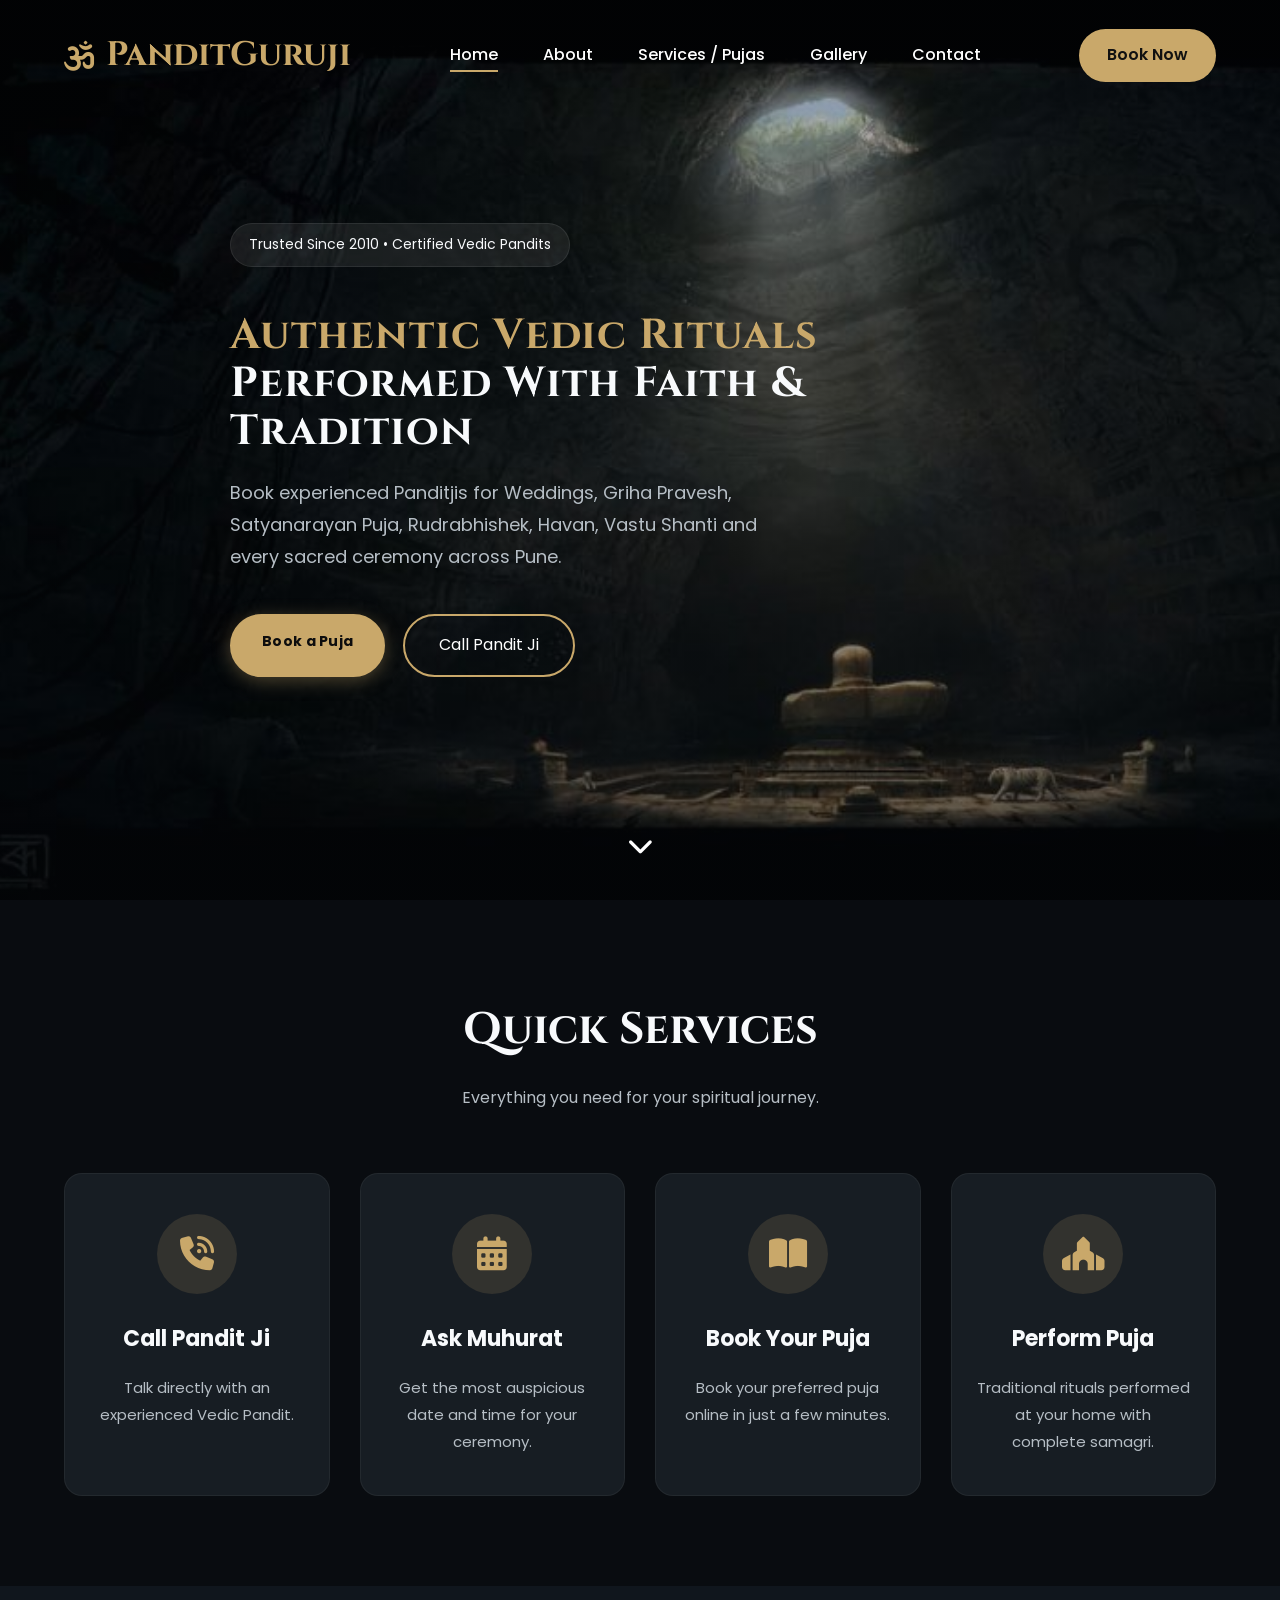
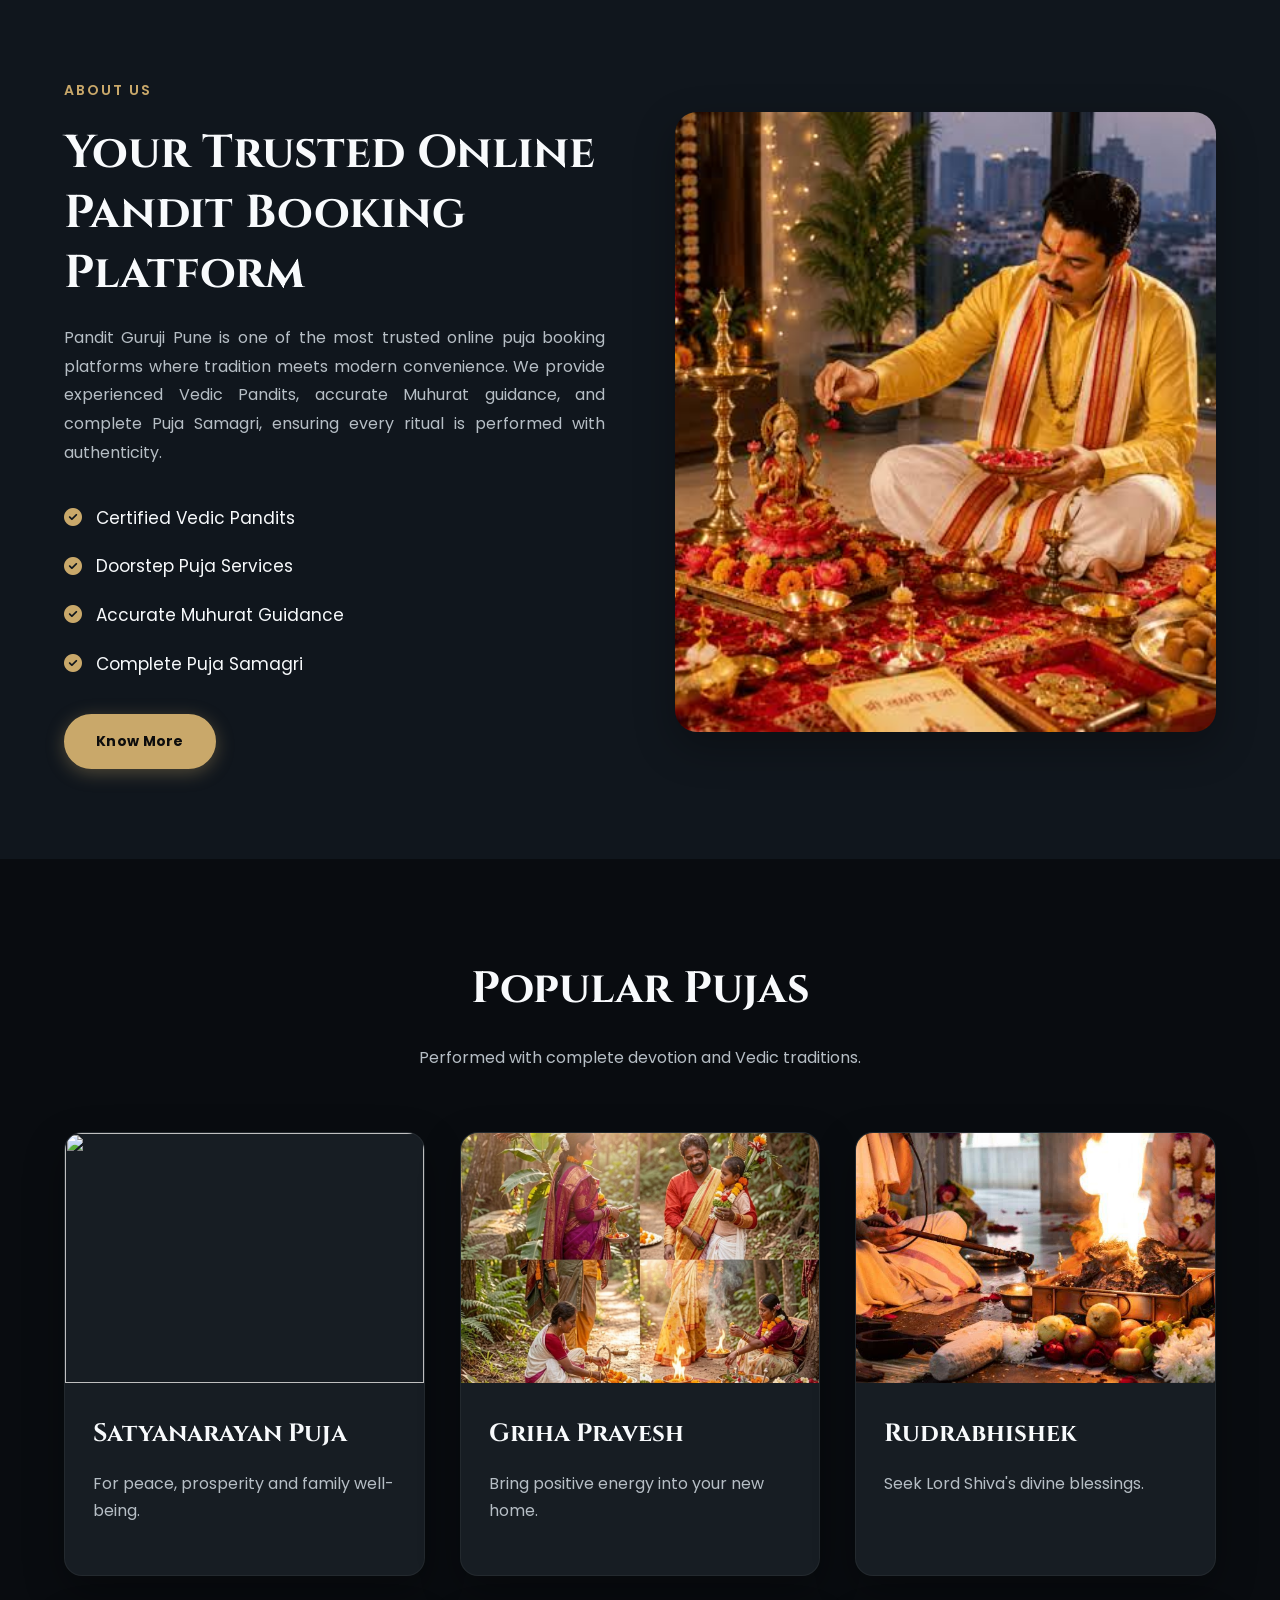
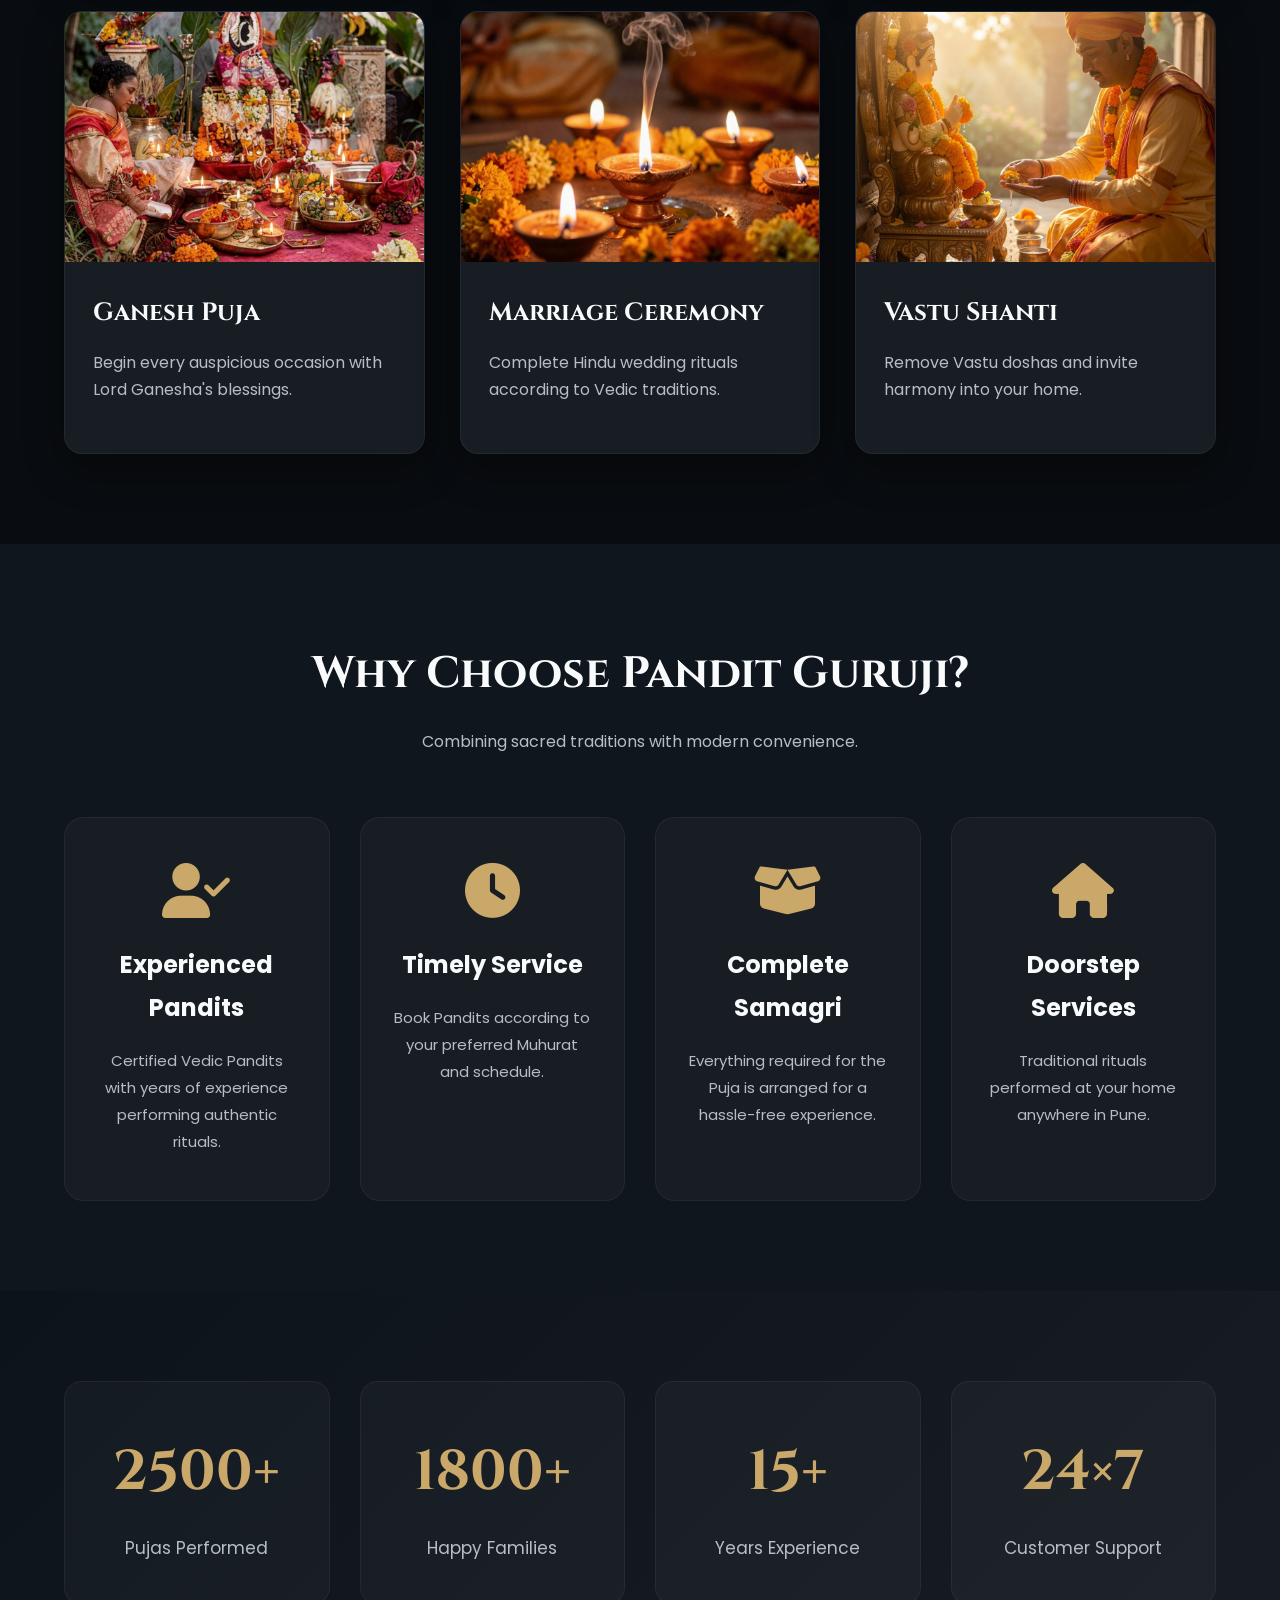
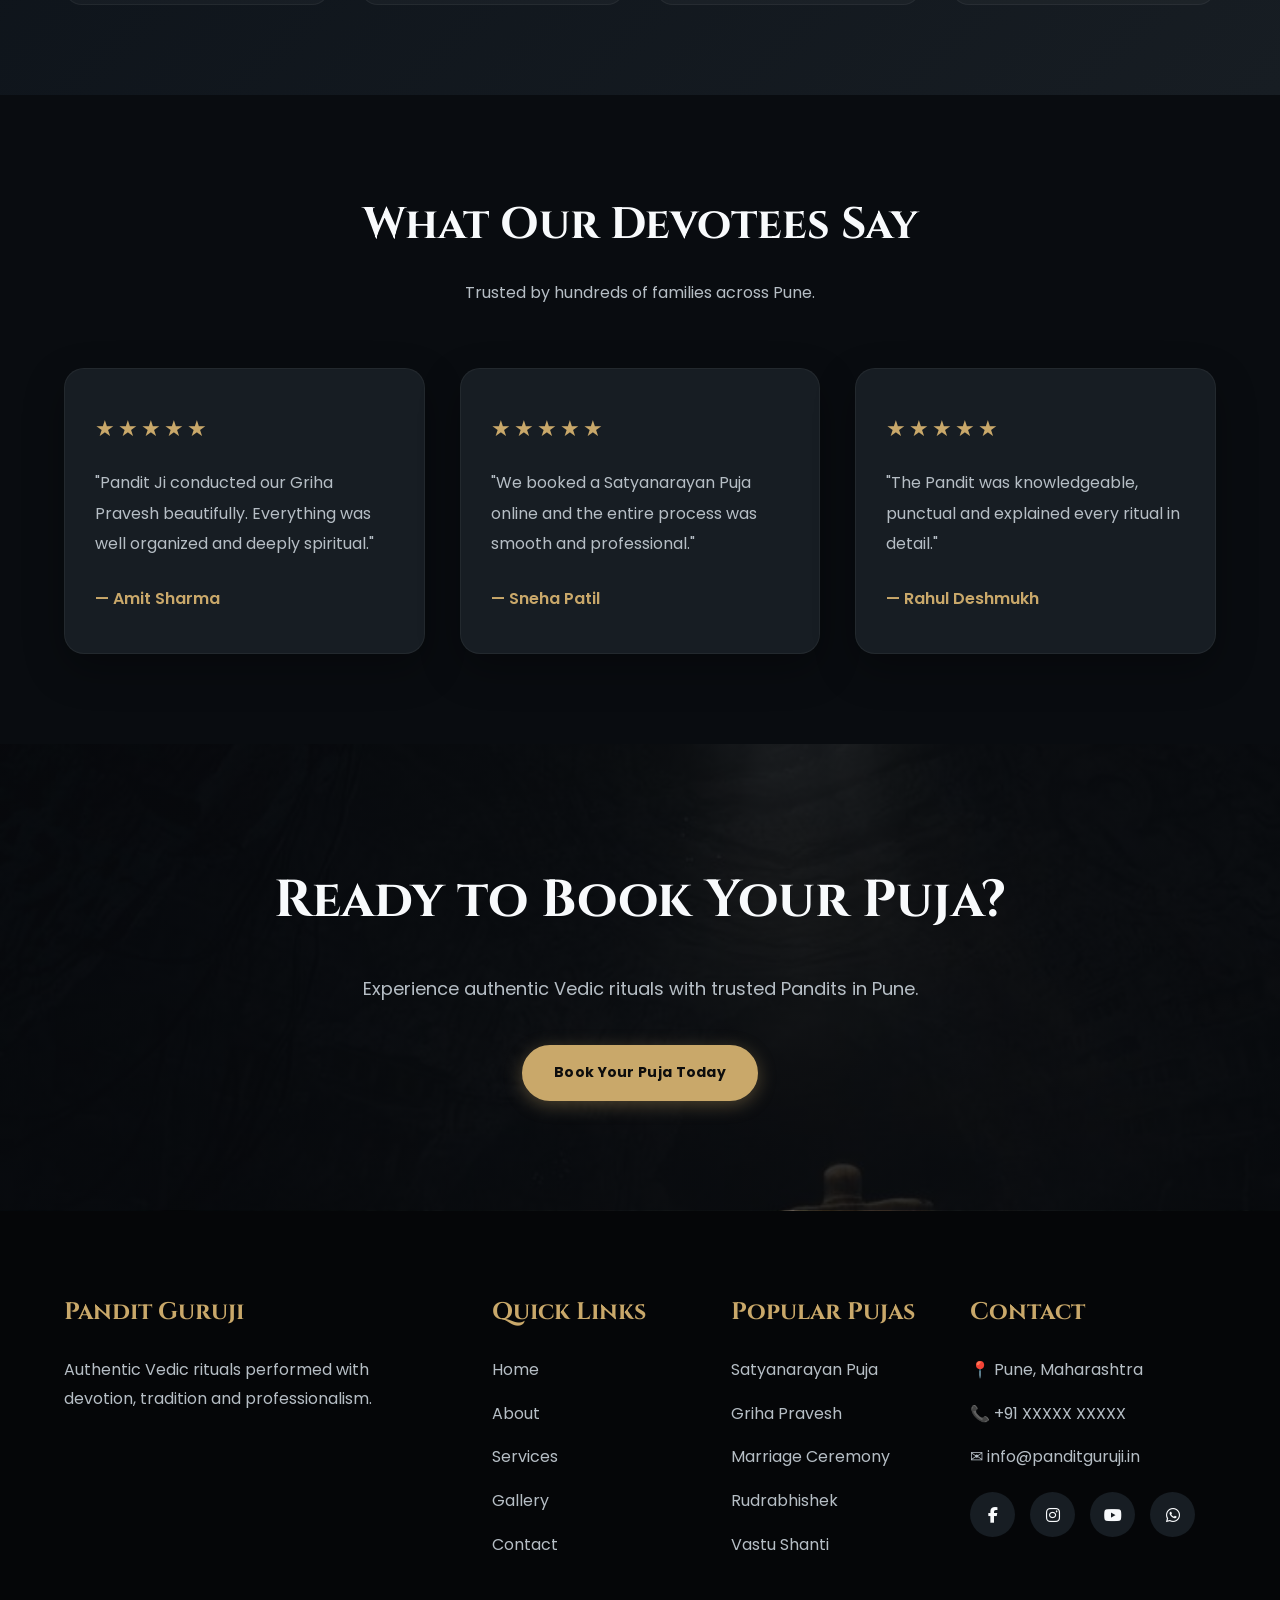
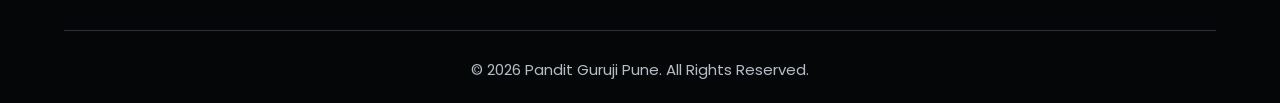
==== index.html @ e5aa7e76 "first commit" ====
<!DOCTYPE html>
<html lang="en">

<head>

<meta charset="UTF-8">
<meta name="viewport" content="width=device-width, initial-scale=1.0">

<title>Pandit Guruji Pune</title>

<link rel="stylesheet" href="css/style.css">

<link rel="preconnect" href="https://fonts.googleapis.com">

<link rel="preconnect" href="https://fonts.gstatic.com" crossorigin>

<link href="https://fonts.googleapis.com/css2?family=Cinzel:wght@500;600;700&family=Poppins:wght@300;400;500;600&display=swap" rel="stylesheet">

<link rel="stylesheet"
href="https://cdnjs.cloudflare.com/ajax/libs/font-awesome/6.5.2/css/all.min.css">

</head>

<body>

<!-- ================= HERO ================= -->

<section class="hero">

<img src="images/home-bg.jpg" class="hero-bg" alt="Pandit Guruji">

<div class="overlay"></div>

<header class="hero-header">

<div class="container nav-container">

<div class="logo">

<i class="fa-solid fa-om"></i>

PanditGuruji

</div>

<nav>

<ul>

<li><a href="index.html" class="active">Home</a></li>

<li><a href="about.html">About</a></li>

<li><a href="services.html">Services / Pujas</a></li>

<li><a href="gallery.html">Gallery</a></li>

<li><a href="contact.html">Contact</a></li>

</ul>

</nav>

<a href="contact.html" class="nav-btn">

Book Now

</a>

</div>


<button class="hamburger" id="hamburger" aria-label="Toggle menu">
<span></span><span></span><span></span>
</button>

</header>
<div class="nav-overlay" id="navOverlay"></div>


<div class="hero-content">

<span class="hero-tag">

Trusted Since 2010 • Certified Vedic Pandits

</span>

<h1>

<span>Authentic Vedic Rituals</span>
<br>

Performed With Faith & Tradition

</h1>

<p>

Book experienced Panditjis for Weddings, Griha Pravesh,
Satyanarayan Puja, Rudrabhishek, Havan,
Vastu Shanti and every sacred ceremony across Pune.

</p>

<div class="hero-buttons">

<a href="contact.html" class="btn">

Book a Puja

</a>

<a href="#" class="btn-outline">

Call Pandit Ji

</a>

</div>

</div>

<div class="scroll-down">

<i class="fa-solid fa-chevron-down"></i>

</div>

</section>

<!-- ================= QUICK ACTIONS ================= -->

<section class="quick-services">

<div class="container">

<div class="section-heading">

<h2>

Quick Services

</h2>

<p>

Everything you need for your spiritual journey.

</p>

</div>

<div class="quick-grid">

<div class="quick-card">

<div class="icon">

<i class="fa-solid fa-phone-volume"></i>

</div>

<h3>

Call Pandit Ji

</h3>

<p>

Talk directly with an experienced Vedic Pandit.

</p>

</div>

<div class="quick-card">

<div class="icon">

<i class="fa-solid fa-calendar-days"></i>

</div>

<h3>

Ask Muhurat

</h3>

<p>

Get the most auspicious date and time for your ceremony.

</p>

</div>

<div class="quick-card">

<div class="icon">

<i class="fa-solid fa-book-open"></i>

</div>

<h3>

Book Your Puja

</h3>

<p>

Book your preferred puja online in just a few minutes.

</p>

</div>

<div class="quick-card">

<div class="icon">

<i class="fa-solid fa-place-of-worship"></i>

</div>

<h3>

Perform Puja

</h3>

<p>

Traditional rituals performed at your home with complete samagri.

</p>

</div>

</div>

</div>

</section>

<!-- ================= ABOUT PREVIEW ================= -->

<section class="home-about">

<div class="container">

<div class="about-grid">

<div class="about-content">

<span>

ABOUT US

</span>



<h2>

Your Trusted Online
Pandit Booking Platform

</h2>

<p>

Pandit Guruji Pune is one of the most trusted online puja booking
platforms where tradition meets modern convenience.

We provide experienced Vedic Pandits,
accurate Muhurat guidance,
and complete Puja Samagri,
ensuring every ritual is performed with authenticity.

</p>


<ul>

<li>

<i class="fa-solid fa-circle-check"></i>

Certified Vedic Pandits

</li>

<li>

<i class="fa-solid fa-circle-check"></i>

Doorstep Puja Services

</li>

<li>

<i class="fa-solid fa-circle-check"></i>

Accurate Muhurat Guidance

</li>

<li>

<i class="fa-solid fa-circle-check"></i>

Complete Puja Samagri

</li>

</ul>

<a href="about.html" class="btn">

Know More

</a>

</div>

<div class="about-image">

<img src="images/about.jpg" alt="About">

</div>

</div>

</div>

</section>

<!-- ================= FEATURED PUJAS ================= -->

<section class="featured-services">

<div class="container">

<div class="section-heading">

<h2>

Popular Pujas

</h2>

<p>

Performed with complete devotion and Vedic traditions.

</p>

</div>

<div class="services-home-grid">

<div class="service-home-card">

<img src="images/1.jpg">

<div class="card-content">

<h3>

Satyanarayan Puja

</h3>

<p>

For peace, prosperity and family well-being.

</p>

</div>

</div>

<div class="service-home-card">

<img src="images/3.jpg">

<div class="card-content">

<h3>

Griha Pravesh

</h3>

<p>

Bring positive energy into your new home.

</p>

</div>

</div>

<div class="service-home-card">

<img src="images/4.jpg">

<div class="card-content">

<h3>

Rudrabhishek

</h3>

<p>

Seek Lord Shiva's divine blessings.

</p>

</div>

</div>


<div class="service-home-card">

<img src="images/5.jpg" alt="Ganesh Puja">

<div class="card-content">

<h3>Ganesh Puja</h3>

<p>

Begin every auspicious occasion with Lord Ganesha's blessings.

</p>

</div>

</div>

<div class="service-home-card">

<img src="images/6.jpg" alt="Marriage Ceremony">

<div class="card-content">

<h3>Marriage Ceremony</h3>

<p>

Complete Hindu wedding rituals according to Vedic traditions.

</p>

</div>

</div>

<div class="service-home-card">

<img src="images/7.jpg" alt="Vastu Puja">

<div class="card-content">

<h3>Vastu Shanti</h3>

<p>

Remove Vastu doshas and invite harmony into your home.

</p>

</div>

</div>

</div>

</div>

</section>

<!-- ================= WHY CHOOSE US ================= -->

<section class="why-us">

<div class="container">

<div class="section-heading">

<h2>

Why Choose Pandit Guruji?

</h2>

<p>

Combining sacred traditions with modern convenience.

</p>

</div>

<div class="why-grid">

<div class="why-card">

<i class="fa-solid fa-user-check"></i>

<h3>

Experienced Pandits

</h3>

<p>

Certified Vedic Pandits with years of experience performing authentic rituals.

</p>

</div>

<div class="why-card">

<i class="fa-solid fa-clock"></i>

<h3>

Timely Service

</h3>

<p>

Book Pandits according to your preferred Muhurat and schedule.

</p>

</div>

<div class="why-card">

<i class="fa-solid fa-box-open"></i>

<h3>

Complete Samagri

</h3>

<p>

Everything required for the Puja is arranged for a hassle-free experience.

</p>

</div>

<div class="why-card">

<i class="fa-solid fa-house"></i>

<h3>

Doorstep Services

</h3>

<p>

Traditional rituals performed at your home anywhere in Pune.

</p>

</div>

</div>

</div>

</section>

<!-- ================= STATS ================= -->

<section class="stats">

<div class="container">

<div class="stats-grid">

<div>

<h2>2500+</h2>

<p>Pujas Performed</p>

</div>

<div>

<h2>1800+</h2>

<p>Happy Families</p>

</div>

<div>

<h2>15+</h2>

<p>Years Experience</p>

</div>

<div>

<h2>24×7</h2>

<p>Customer Support</p>

</div>

</div>

</div>

</section>

<!-- ================= TESTIMONIALS ================= -->

<section class="testimonials">

<div class="container">

<div class="section-heading">

<h2>

What Our Devotees Say

</h2>

<p>

Trusted by hundreds of families across Pune.

</p>

</div>

<div class="testimonial-grid">

<div class="testimonial-card">

<div class="stars">

★★★★★

</div>

<p>

"Pandit Ji conducted our Griha Pravesh beautifully. Everything was well organized and deeply spiritual."

</p>

<h4>

— Amit Sharma

</h4>

</div>

<div class="testimonial-card">

<div class="stars">

★★★★★

</div>

<p>

"We booked a Satyanarayan Puja online and the entire process was smooth and professional."

</p>

<h4>

— Sneha Patil

</h4>

</div>

<div class="testimonial-card">

<div class="stars">

★★★★★

</div>

<p>

"The Pandit was knowledgeable, punctual and explained every ritual in detail."

</p>

<h4>

— Rahul Deshmukh

</h4>

</div>

</div>

</div>

</section>

<!-- ================= CTA ================= -->

<section class="cta">

<div class="container">

<h2>

Ready to Book Your Puja?

</h2>

<p>

Experience authentic Vedic rituals with trusted Pandits in Pune.

</p>

<a href="contact.html" class="btn">

Book Your Puja Today

</a>

</div>

</section>

<!-- ================= FOOTER ================= -->

<footer>

<div class="container">

<div class="footer-grid">

<div>

<h3>Pandit Guruji</h3>

<p>

Authentic Vedic rituals performed with devotion, tradition and professionalism.

</p>

</div>

<div>

<h3>Quick Links</h3>

<ul>

<li><a href="index.html">Home</a></li>

<li><a href="about.html">About</a></li>

<li><a href="services.html">Services</a></li>

<li><a href="gallery.html">Gallery</a></li>

<li><a href="contact.html">Contact</a></li>

</ul>

</div>

<div>

<h3>Popular Pujas</h3>

<ul>

<li>Satyanarayan Puja</li>

<li>Griha Pravesh</li>

<li>Marriage Ceremony</li>

<li>Rudrabhishek</li>

<li>Vastu Shanti</li>

</ul>

</div>

<div>

<h3>Contact</h3>

<p>

📍 Pune, Maharashtra

</p>

<p>

📞 +91 XXXXX XXXXX

</p>

<p>

✉ info@panditguruji.in

</p>

<div class="socials">

<a href="#"><i class="fab fa-facebook-f"></i></a>

<a href="#"><i class="fab fa-instagram"></i></a>

<a href="#"><i class="fab fa-youtube"></i></a>

<a href="#"><i class="fab fa-whatsapp"></i></a>

</div>

</div>

</div>

<hr>

<p class="copyright">

© 2026 Pandit Guruji Pune. All Rights Reserved.

</p>

</div>

</footer>

<script src="js/script.js"></script>


<script>
const hamburger = document.getElementById('hamburger');
const nav = document.querySelector('nav');
const overlay = document.getElementById('navOverlay');

function toggleMenu(){
  hamburger.classList.toggle('open');
  nav.classList.toggle('open');
  overlay.classList.toggle('active');
  document.body.style.overflow = nav.classList.contains('open') ? 'hidden' : '';
}

hamburger.addEventListener('click', toggleMenu);
overlay.addEventListener('click', toggleMenu);

// close on nav link click
document.querySelectorAll('nav a').forEach(a => a.addEventListener('click', ()=>{
  if(nav.classList.contains('open')) toggleMenu();
}));
</script>

</body>

</html>
---- css/style.css ----
/* ===============================
   GOOGLE FONT
================================= */

@import url('https://fonts.googleapis.com/css2?family=Cinzel:wght@500;600;700&family=Poppins:wght@300;400;500;600;700&display=swap');

/* ===============================
   ROOT COLORS
================================= */

:root{

--bg:#090C10;
--surface:#171D23;
--surface2:#202932;

--gold:#C9A86A;
--gold-light:#E2C48D;

--white:#F8FAFC;
--text:#B6BEC5;

--shadow:0 15px 40px rgba(0,0,0,.30);

}

/* ===============================
RESET
================================= */

*{

margin:0;
padding:0;
box-sizing:border-box;

}

html{

scroll-behavior:smooth;

}

body{

background:var(--bg);

font-family:'Poppins',sans-serif;

color:var(--white);

overflow-x:hidden;

line-height:1.8;

}

img{

display:block;

max-width:100%;

}

a{

text-decoration:none;

color:inherit;

}

ul{

list-style:none;

}

/* ===============================
CONTAINER
================================= */

.container{

width:90%;

max-width:1280px;

margin:auto;

}

/* ===============================
SECTION
================================= */

section{

padding:90px 0;

}

.section-heading{

text-align:center;

margin-bottom:60px;

}

.section-heading h2{

font-size:44px;

font-family:'Cinzel',serif;

margin-bottom:15px;

}

.section-heading p{

max-width:650px;

margin:auto;

color:var(--text);

}

/* ===============================
HERO
================================= */

.hero{

position:relative;

height:100vh;

overflow:hidden;

display:flex;

justify-content:center;

align-items:center;

padding:0;

}

.hero-bg{

position:absolute;

top:0;

left:0;

width:100%;

height:100%;

object-fit:cover;

object-position:center top;

z-index:1;

}

.hero-content h1{

font-family:'Cinzel',serif;

font-size:24px;     /* was 64px */

line-height:1.2;

margin-bottom:20px;

font-weight:700;

animation:slideUp 1.4s ease forwards;

opacity:0;

}

.hero-content h1 span{

color:var(--gold);

display:inline-block;

animation:glow 2.5s infinite alternate;

}

.hero-content p{

font-size:8px;

color:var(--text);

margin-bottom:38px;

max-width:560px;

line-height:1.8;

animation:fadeUp 1.8s ease forwards;

animation-delay:.5s;

opacity:0;

}

.overlay{

position:absolute;

inset:0;

background:linear-gradient(

rgba(5,8,12,.30),

rgba(5,8,12,.55)

);

z-index:2;

}

/* ===============================
NAVBAR
================================= */

.hero-header{

position:absolute;

top:0;

left:0;

width:100%;

z-index:10;

padding:25px 0;

}

.nav-container{

display:flex;

justify-content:space-between;

align-items:center;

}

.logo{

font-family:'Cinzel',serif;

font-size:34px;

font-weight:700;

color:var(--gold);

display:flex;

align-items:center;

gap:12px;

}

.logo i{

font-size:30px;

}

nav ul{

display:flex;

gap:45px;

}

nav ul li a{

color:white;

font-weight:500;

position:relative;

transition:.35s;

}

nav ul li a::after{

content:"";

position:absolute;

left:0;

bottom:-6px;

width:0;

height:2px;

background:var(--gold);

transition:.35s;

}

nav ul li a:hover::after,

nav ul li a.active::after{

width:100%;

}

nav ul li a:hover{

color:var(--gold);

}

.nav-btn{

padding:12px 28px;

background:var(--gold);

color:#111;

border-radius:40px;

font-weight:600;

transition:.35s;

}

.nav-btn:hover{

background:var(--gold-light);

transform:translateY(-3px);

}

/* ===============================
HERO CONTENT
================================= */

.hero-content{

position:relative;

z-index:5;

max-width:820px;

margin-left:0;

padding-left:0px;   /* Move content towards the left */

text-align:left;



}

.hero-tag{

display:inline-block;

padding:8px 18px;

background:rgba(255,255,255,.08);

border:1px solid rgba(255,255,255,.08);

border-radius:30px;

margin-bottom:25px;

font-size:14px;

}

.hero-content h1{

font-family:'Cinzel',serif;

font-size:42px;

line-height:1.15;

font-weight:700;

margin:20px 0;

letter-spacing:1px;

animation:slideUp 1.2s ease forwards;

opacity:0;

}

.hero-content h1 span{

color:var(--gold);

}

.hero-content p{

font-size:18px;

color:var(--text);

margin-bottom:40px;

max-width:560px;

}

.hero-buttons{

display:flex;

gap:18px;

}

/* ===============================
BUTTONS
================================= */

.btn{

display:inline-block;

padding:13px 30px;

background:var(--gold);

color:#0D0D0D;

border-radius:40px;

font-weight:700;

font-size:14px;

letter-spacing:.3px;

transition:.35s;

border:2px solid var(--gold);

box-shadow:0 4px 18px rgba(201,168,106,.35);

}

.btn:hover{

transform:translateY(-4px);

background:var(--gold-light);

border-color:var(--gold-light);

box-shadow:0 8px 28px rgba(201,168,106,.55);

color:#0D0D0D;

}

.btn-outline{

display:inline-block;

padding:15px 34px;

border:2px solid var(--gold);

border-radius:40px;

color:white;

transition:.35s;

}

.btn-outline:hover{

background:var(--gold);

color:#111;

}

.scroll-down{

position:absolute;

bottom:30px;

left:50%;

transform:translateX(-50%);

z-index:10;

font-size:26px;

color:white;

animation:bounce 2s infinite;

}

@keyframes bounce{

0%,100%{

transform:translate(-50%,0);

}

50%{

transform:translate(-50%,10px);

}

}

/* ===============================
QUICK SERVICES
================================= */

.quick-services{

background:var(--bg);

}

.quick-grid{

display:grid;

grid-template-columns:repeat(4,1fr);

gap:30px;

}

.quick-card{

background:var(--surface);

padding:40px 25px;

text-align:center;

border-radius:18px;

transition:.35s;

border:1px solid rgba(255,255,255,.05);

}

.quick-card:hover{

transform:translateY(-10px);

border-color:var(--gold);

box-shadow:var(--shadow);

}

.quick-card .icon{

width:80px;

height:80px;

margin:auto;

border-radius:50%;

display:flex;

align-items:center;

justify-content:center;

background:rgba(201,168,106,.15);

margin-bottom:25px;

}

.quick-card i{

font-size:34px;

color:var(--gold);

}

.quick-card h3{

margin-bottom:15px;

font-size:22px;

}

.quick-card p{

color:var(--text);

font-size:15px;

}

/*=========================================
ABOUT SECTION
=========================================*/

.home-about{

background:#10161D;

}

.about-grid{

display:grid;

grid-template-columns:1fr 1fr;

align-items:center;

gap:70px;

}

.about-content span{

color:var(--gold);

font-weight:600;

letter-spacing:2px;

font-size:14px;

text-transform:uppercase;

}

.about-content h2{

font-size:46px;

font-family:'Cinzel',serif;

margin:20px 0;

line-height:1.3;

}

.about-content p{

color:var(--text);

margin-bottom:18px;

text-align:justify;

}

.about-content ul{

margin:35px 0;

}

.about-content ul li{

display:flex;

align-items:center;

gap:14px;

margin-bottom:18px;

font-size:17px;

}

.about-content ul li i{

color:var(--gold);

font-size:18px;

}

.about-image{

position:relative;

overflow:hidden;

border-radius:22px;

box-shadow:var(--shadow);

}

.about-image img{

width:100%;

height:620px;

object-fit:cover;

transition:.5s;

}

.about-image:hover img{

transform:scale(1.08);

}


/*=========================================
FEATURED SERVICES
=========================================*/

.featured-services{

background:var(--bg);

}

.services-home-grid{

display:grid;

grid-template-columns:repeat(3,1fr);

gap:35px;

margin-top:40px;

}

.service-home-card{

background:var(--surface);

border-radius:18px;

overflow:hidden;

transition:.4s;

box-shadow:var(--shadow);

border:1px solid rgba(255,255,255,.05);

}

.service-home-card:hover{

transform:translateY(-12px);

border-color:var(--gold);

}

.service-home-card img{

width:100%;

height:250px;

object-fit:cover;

transition:.5s;

}

.service-home-card:hover img{

transform:scale(1.08);

}

.card-content{

padding:28px;

}

.card-content h3{

font-size:25px;

margin-bottom:14px;

font-family:'Cinzel',serif;

}

.card-content p{

color:var(--text);

margin-bottom:22px;

line-height:1.7;

}

.card-content a:not(.btn){
color:var(--gold);
font-weight:600;
}
.card-content a:not(.btn):hover{
color:var(--gold-light);
}


/*=========================================
WHY CHOOSE US
=========================================*/

.why-us{

background:#10161D;

}

.why-grid{

display:grid;

grid-template-columns:repeat(4,1fr);

gap:30px;

margin-top:50px;

}

.why-card{

background:var(--surface);

padding:45px 30px;

text-align:center;

border-radius:20px;

transition:.4s;

border:1px solid rgba(255,255,255,.05);

}

.why-card:hover{

transform:translateY(-12px);

border-color:var(--gold);

box-shadow:var(--shadow);

}

.why-card i{

font-size:55px;

color:var(--gold);

margin-bottom:25px;

}

.why-card h3{

font-size:24px;

margin-bottom:18px;

}

.why-card p{

color:var(--text);

font-size:15px;

line-height:1.8;

}


/*=========================================
STATISTICS
=========================================*/

.stats{

background:linear-gradient(

135deg,

#0D131A,

#171D23

);

padding:90px 0;

}

.stats-grid{

display:grid;

grid-template-columns:repeat(4,1fr);

gap:30px;

text-align:center;

}

.stats-grid div{

padding:40px 25px;

background:rgba(255,255,255,.03);

border-radius:18px;

border:1px solid rgba(255,255,255,.05);

transition:.4s;

}

.stats-grid div:hover{

transform:translateY(-10px);

background:rgba(201,168,106,.08);

}

.stats-grid h2{

font-size:56px;

font-family:'Cinzel',serif;

color:var(--gold);

margin-bottom:10px;

}

.stats-grid p{

font-size:17px;

color:var(--text);

}


/*=========================================
COMMON HOVER EFFECT
=========================================*/

.service-home-card,
.quick-card,
.why-card{

cursor:pointer;

}

.service-home-card::before,
.quick-card::before,
.why-card::before{

content:"";

position:absolute;

top:0;

left:-100%;

width:100%;

height:100%;

background:linear-gradient(

90deg,

transparent,

rgba(255,255,255,.08),

transparent

);

transition:.8s;

}

.service-home-card,
.quick-card,
.why-card{

position:relative;

overflow:hidden;

}

.service-home-card:hover::before,
.quick-card:hover::before,
.why-card:hover::before{

left:100%;

}
/*==================================================
TESTIMONIALS
==================================================*/

.testimonials{
    background:var(--bg);
}

.testimonial-grid{
    display:grid;
    grid-template-columns:repeat(3,1fr);
    gap:35px;
    margin-top:50px;
}

.testimonial-card{
    background:var(--surface);
    padding:40px 30px;
    border-radius:20px;
    transition:.4s;
    border:1px solid rgba(255,255,255,.05);
    box-shadow:var(--shadow);
}

.testimonial-card:hover{
    transform:translateY(-10px);
    border-color:var(--gold);
}

.stars{
    color:var(--gold);
    font-size:22px;
    margin-bottom:20px;
    letter-spacing:3px;
}

.testimonial-card p{
    color:var(--text);
    line-height:1.9;
    margin-bottom:25px;
}

.testimonial-card h4{
    color:var(--gold);
    font-weight:600;
}


/*==================================================
CTA SECTION
==================================================*/

.cta{

padding:110px 0;

text-align:center;

background:
linear-gradient(rgba(8,10,14,.85),rgba(8,10,14,.85)),
url("../images/home-bg.jpg");

background-size:cover;
background-position:center;

}

.cta h2{

font-size:52px;

font-family:'Cinzel',serif;

margin-bottom:25px;

}

.cta p{

font-size:18px;

color:var(--text);

max-width:700px;

margin:0 auto 40px;

}


/*==================================================
FOOTER
==================================================*/

footer{

background:#050608;

padding:80px 0 20px;

}

.footer-grid{

display:grid;

grid-template-columns:2fr 1fr 1fr 1.3fr;

gap:50px;

}

.footer-grid h3{

font-size:24px;

margin-bottom:22px;

font-family:'Cinzel',serif;

color:var(--gold);

}

.footer-grid p{

color:var(--text);

margin-bottom:15px;

}

.footer-grid ul li{

margin-bottom:15px;

color:var(--text);

transition:.3s;

cursor:pointer;

}

.footer-grid ul li:hover{

color:var(--gold);

padding-left:8px;

}

.footer-grid ul li a{

color:var(--text);

transition:.3s;

}

.footer-grid ul li a:hover{

color:var(--gold);

}

.socials{

display:flex;

gap:15px;

margin-top:20px;

}

.socials a{

width:45px;

height:45px;

border-radius:50%;

display:flex;

align-items:center;

justify-content:center;

background:var(--surface);

transition:.35s;

}

.socials a:hover{

background:var(--gold);

color:#111;

transform:translateY(-6px);

}

footer hr{

margin:55px 0 25px;

border:none;

height:1px;

background:#2B3138;

}

.copyright{

text-align:center;

color:var(--text);

font-size:15px;

}


/*==================================================
PAGE BANNER
==================================================*/

.page-banner{

padding:170px 0 120px;

text-align:center;

background:
linear-gradient(rgba(10,12,16,.75),rgba(10,12,16,.75)),
url("../images/home-bg.jpg");

background-size:cover;
background-position:center;

}

.page-banner h1{

font-size:60px;

font-family:'Cinzel',serif;

margin-bottom:20px;

}

.page-banner p{

color:var(--text);

font-size:18px;

}


/*==================================================
SERVICES PAGE GRID
==================================================*/

.services-grid{

display:grid;

grid-template-columns:repeat(3,1fr);

gap:35px;

}

.service-card{

background:var(--surface);

border-radius:18px;

overflow:hidden;

transition:.4s;

box-shadow:var(--shadow);

border:1px solid rgba(255,255,255,.05);

}

.service-card:hover{

transform:translateY(-12px);

border-color:var(--gold);

}

.service-card img{

width:100%;

height:230px;

object-fit:cover;

transition:.5s;

}

.service-card:hover img{

transform:scale(1.08);

}

.service-content{

padding:25px;

}

.service-content h3{

font-size:25px;

margin-bottom:12px;

font-family:'Cinzel',serif;

}

.service-content p{

color:var(--text);

margin-bottom:18px;

}

.service-content a:not(.btn){
color:var(--gold);
font-weight:600;
}

/* ---- Puja duration badge ---- */
.puja-meta{
display:flex;
gap:18px;
margin-bottom:16px;
flex-wrap:wrap;
}
.puja-meta span{
display:inline-flex;
align-items:center;
gap:6px;
font-size:12px;
color:var(--text);
background:rgba(255,255,255,.05);
border:1px solid rgba(255,255,255,.08);
border-radius:20px;
padding:4px 12px;
}
.puja-meta span i{
color:var(--gold);
font-size:11px;
}


/*==================================================
GALLERY
==================================================*/

.gallery-grid{

display:grid;

grid-template-columns:repeat(4,1fr);

gap:20px;

}

.gallery-grid img{

width:100%;

height:260px;

object-fit:cover;

border-radius:18px;

transition:.45s;

}

.gallery-grid img:hover{

transform:scale(1.07);

box-shadow:0 20px 40px rgba(0,0,0,.35);

}


/*==================================================
CONTACT
==================================================*/

.contact-grid{

display:grid;

grid-template-columns:1fr 1fr;

gap:60px;

}

.contact-info{

background:var(--surface);

padding:40px;

border-radius:20px;

}

.contact-info h2{

margin-bottom:25px;

font-family:'Cinzel',serif;

}

.contact-item{

display:flex;

gap:18px;

margin-bottom:28px;

align-items:flex-start;

}

.contact-item i{

font-size:22px;

color:var(--gold);

margin-top:5px;

}

.contact-form{

background:var(--surface);

padding:40px;

border-radius:20px;

}

.contact-form input,

.contact-form textarea{

width:100%;

padding:16px;

margin-bottom:20px;

background:#0F1318;

border:1px solid #313841;

border-radius:10px;

color:white;

font-size:16px;

}

.contact-form textarea{

height:180px;

resize:none;

}

.contact-form input:focus,

.contact-form textarea:focus{

outline:none;

border-color:var(--gold);

}


/*==================================================
SCROLLBAR
==================================================*/

::-webkit-scrollbar{

width:10px;

}

::-webkit-scrollbar-track{

background:#0A0D12;

}

::-webkit-scrollbar-thumb{

background:var(--gold);

border-radius:20px;

}


/*==================================================
HAMBURGER MENU
==================================================*/

.hamburger{
display:none;
flex-direction:column;
justify-content:space-between;
width:28px;
height:20px;
cursor:pointer;
z-index:200;
background:none;
border:none;
padding:0;
}

.hamburger span{
display:block;
width:100%;
height:2px;
background:var(--white);
border-radius:2px;
transition:.35s;
}

.hamburger.open span:nth-child(1){
transform:translateY(9px) rotate(45deg);
}

.hamburger.open span:nth-child(2){
opacity:0;
}

.hamburger.open span:nth-child(3){
transform:translateY(-9px) rotate(-45deg);
}

/*==================================================
RESPONSIVE — 1100px (large tablet / small laptop)
==================================================*/

@media(max-width:1100px){

.hero-content h1{font-size:52px;}

nav ul{gap:28px;}

.logo{font-size:26px;}

.services-home-grid,
.services-grid{grid-template-columns:repeat(2,1fr);}

.gallery-grid{grid-template-columns:repeat(3,1fr);}

.footer-grid{grid-template-columns:repeat(2,1fr);}

.why-grid{grid-template-columns:repeat(2,1fr);}

.stats-grid{grid-template-columns:repeat(2,1fr);}

.testimonial-grid{grid-template-columns:repeat(2,1fr);}

.about-content h2{font-size:36px;}

.section-heading h2{font-size:36px;}

}

/*==================================================
RESPONSIVE — 900px (tablet portrait)
==================================================*/

@media(max-width:900px){

.quick-grid{grid-template-columns:repeat(2,1fr);}

.about-grid{
grid-template-columns:1fr;
gap:40px;
}

.about-image img{height:380px;}

.contact-grid{
grid-template-columns:1fr;
gap:35px;
}

.hero-content h1{font-size:44px;}

}

/*==================================================
RESPONSIVE — 768px (tablet / large phone)
==================================================*/

@media(max-width:768px){

/* --- NAV --- */
.hamburger{display:flex;}

.nav-btn{display:none;}

nav{
position:fixed;
top:0;
right:-100%;
width:75%;
max-width:320px;
height:100vh;
background:#0D1117;
display:flex;
flex-direction:column;
justify-content:center;
align-items:center;
transition:.45s;
z-index:150;
border-left:1px solid rgba(201,168,106,.15);
}

nav.open{right:0;}

nav ul{
flex-direction:column;
gap:30px;
text-align:center;
}

nav ul li a{font-size:18px;}

.nav-overlay{
display:none;
position:fixed;
inset:0;
background:rgba(0,0,0,.5);
z-index:140;
}

.nav-overlay.active{display:block;}

/* --- HERO --- */
.hero{text-align:center;}

.hero-content{
margin:auto;
padding:0 20px;
text-align:center;
}

.hero-content h1{font-size:36px;}

.hero-content p{font-size:16px;}

.hero-buttons{
justify-content:center;
flex-wrap:wrap;
gap:14px;
}

/* --- ABOUT --- */
.about-grid{grid-template-columns:1fr; gap:35px;}

.about-content h2{font-size:30px;}

.about-image img{height:320px;}

/* --- GRIDS --- */
.quick-grid{grid-template-columns:repeat(2,1fr);}

.services-home-grid,
.services-grid{grid-template-columns:repeat(2,1fr);}

.gallery-grid{grid-template-columns:repeat(2,1fr);}

.why-grid{grid-template-columns:repeat(2,1fr);}

.stats-grid{grid-template-columns:repeat(2,1fr);}

.testimonial-grid{grid-template-columns:1fr;}

.footer-grid{grid-template-columns:repeat(2,1fr);}

/* --- TYPOGRAPHY --- */
.section-heading h2{font-size:30px;}

.page-banner h1{font-size:40px;}

.page-banner{padding:140px 0 80px;}

.cta h2{font-size:32px;}

.cta p{font-size:16px;}

/* --- SECTION PADDING --- */
section{padding:60px 0;}

}

/*==================================================
RESPONSIVE — 480px (small phones)
==================================================*/

@media(max-width:480px){

/* --- NAV --- */
.logo{font-size:22px;}
.logo i{font-size:22px;}

/* --- HERO --- */
.hero-content h1{font-size:28px; letter-spacing:.5px;}
.hero-content p{font-size:14px;}
.hero-tag{font-size:12px; padding:6px 14px;}

.btn{padding:12px 22px; font-size:14px;}
.btn-outline{padding:12px 22px; font-size:14px;}

/* --- GRIDS → 1 col on tiny phones --- */
.quick-grid,
.services-home-grid,
.services-grid,
.gallery-grid,
.why-grid,
.stats-grid{grid-template-columns:1fr;}

.footer-grid{grid-template-columns:1fr;}

/* --- ABOUT --- */
.about-image img{height:260px;}

/* --- SECTIONS --- */
.section-heading h2{font-size:26px;}
.section-heading{margin-bottom:35px;}

.page-banner h1{font-size:30px;}
.page-banner p{font-size:15px;}
.page-banner{padding:120px 0 60px;}

.cta h2{font-size:26px;}
.cta{padding:70px 0;}

/* --- CONTACT --- */
.contact-info,
.contact-form{padding:25px 20px;}

/* --- STATS --- */
.stats-grid h2{font-size:42px;}

/* --- CARDS --- */
.card-content h3{font-size:20px;}
.service-content h3{font-size:20px;}
.service-content h3{font-size:19px;}
.why-card{padding:35px 20px;}
.why-card i{font-size:42px;}
.puja-meta{gap:8px;}
.puja-meta span{font-size:11px; padding:3px 10px;}
.service-card img{height:200px;}

/* --- FOOTER --- */
footer{padding:55px 0 20px;}
.footer-grid{gap:30px;}

}


/*==================================================
FADE ANIMATION
==================================================*/

.fade-up{

opacity:0;

transform:translateY(60px);

transition:1s;

}

.fade-up.show{

opacity:1;

transform:translateY(0);

}

/*==============================
 HERO ANIMATIONS
===============================*/

@keyframes slideUp{

0%{

opacity:0;

transform:translateY(80px);

}

100%{

opacity:1;

transform:translateY(0);

}

}

@keyframes fadeUp{

0%{

opacity:0;

transform:translateY(40px);

}

100%{

opacity:1;

transform:translateY(0);

}

}

@keyframes glow{

0%{

text-shadow:

0 0 5px rgba(201,168,106,.4),

0 0 10px rgba(201,168,106,.2);

}

100%{

text-shadow:

0 0 15px rgba(201,168,106,.8),

0 0 30px rgba(201,168,106,.6),

0 0 45px rgba(201,168,106,.4);

}

}
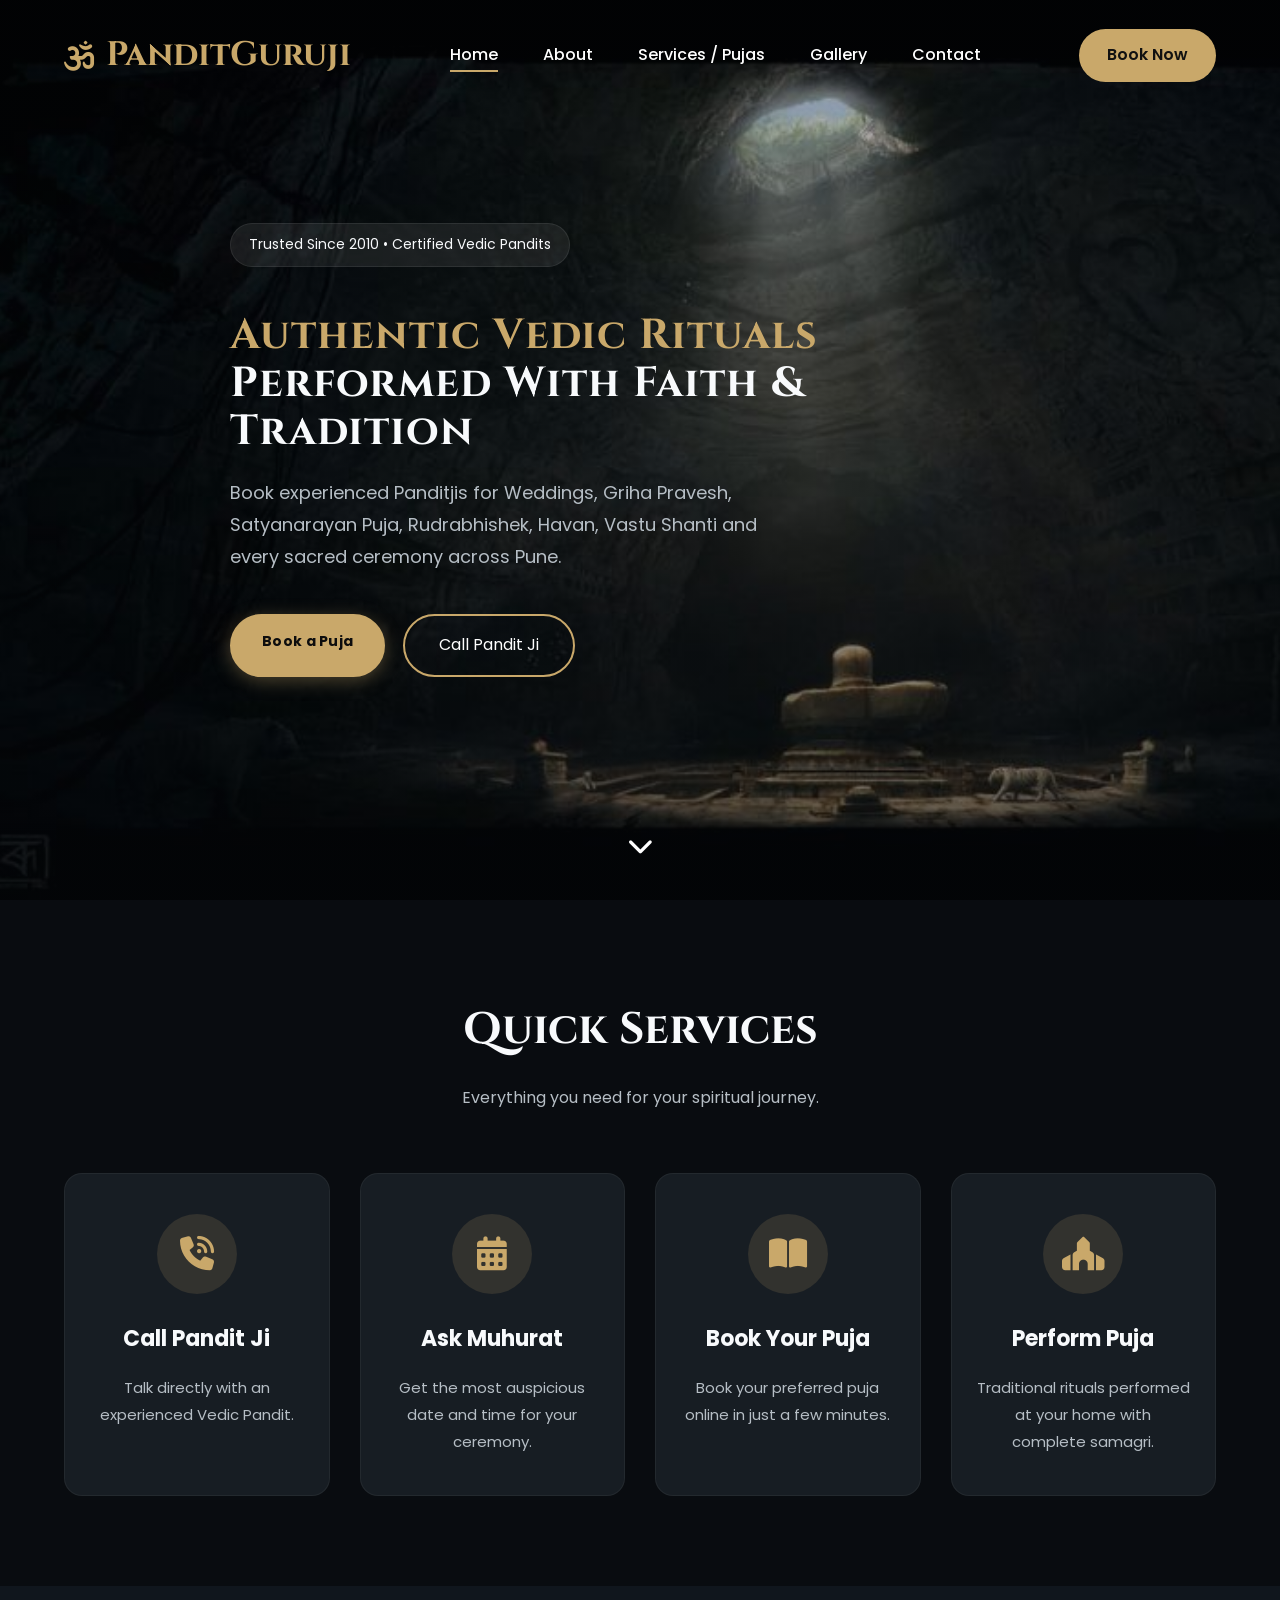
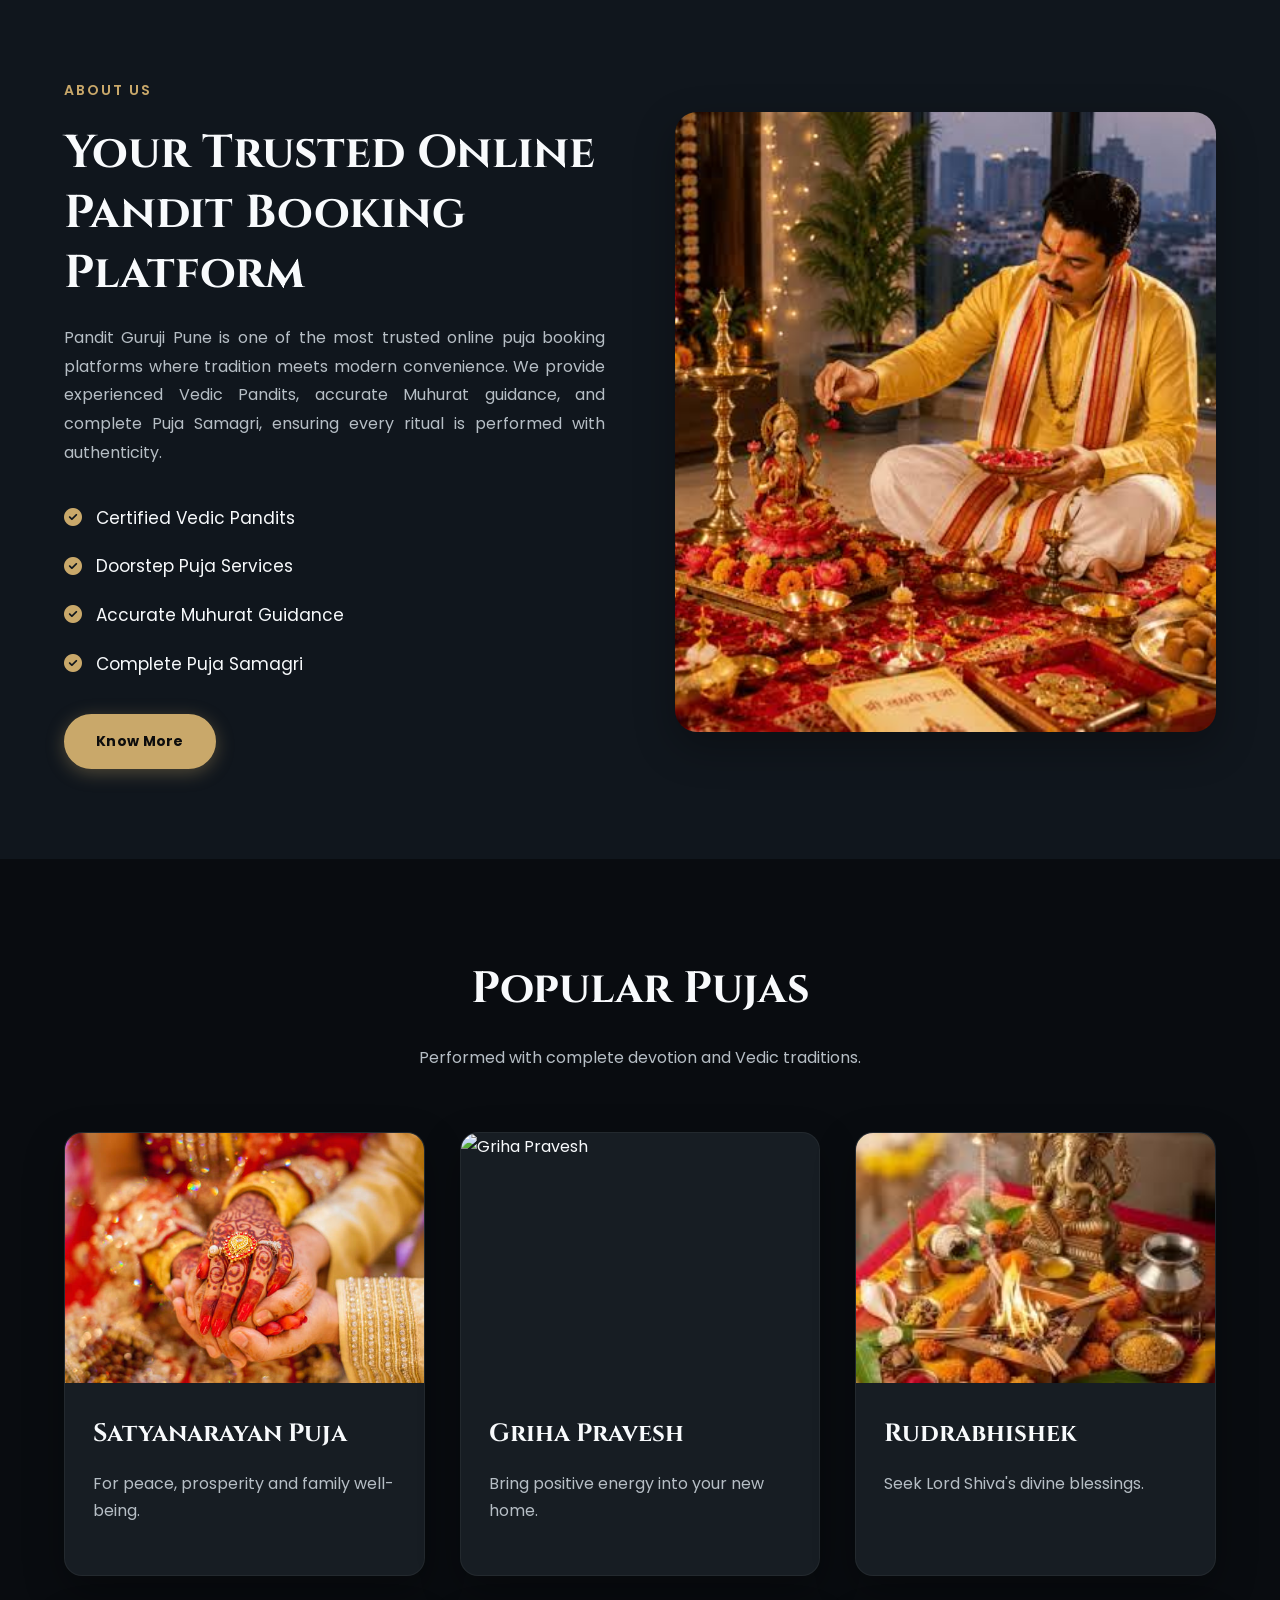
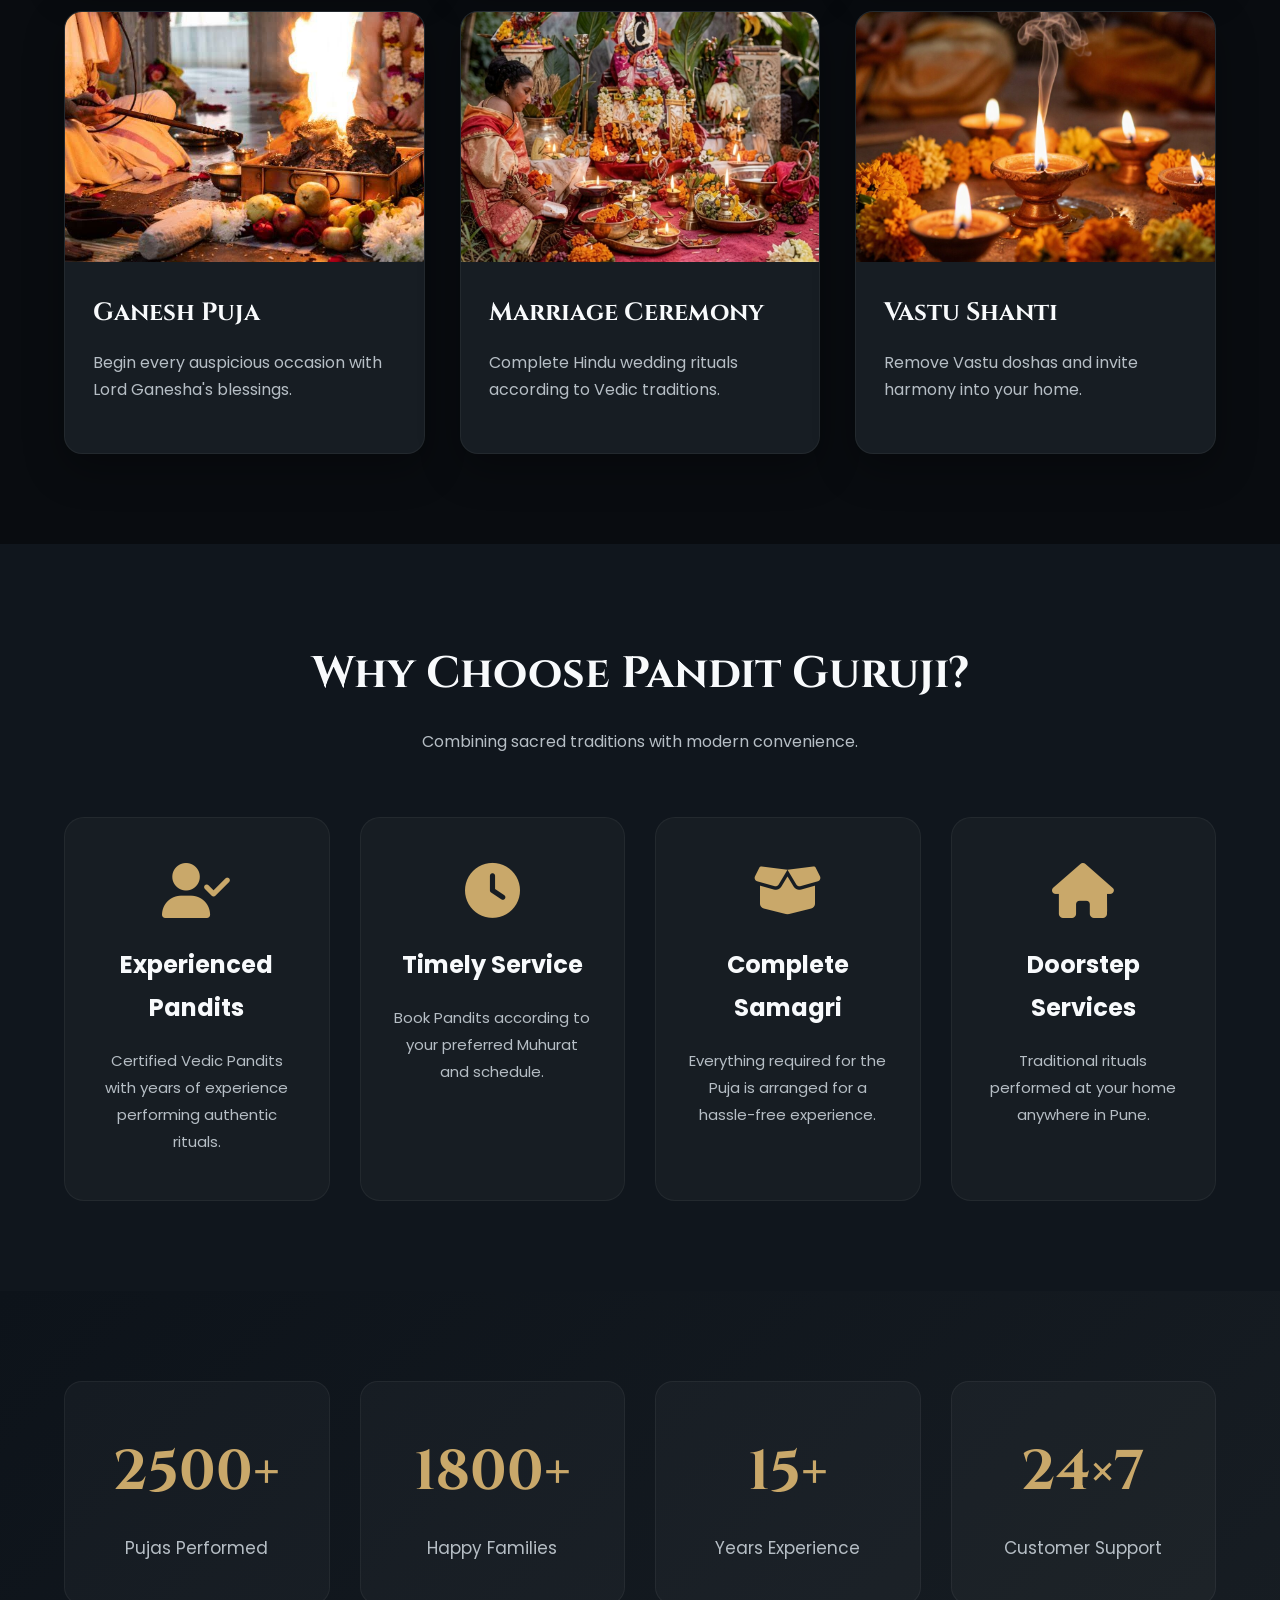
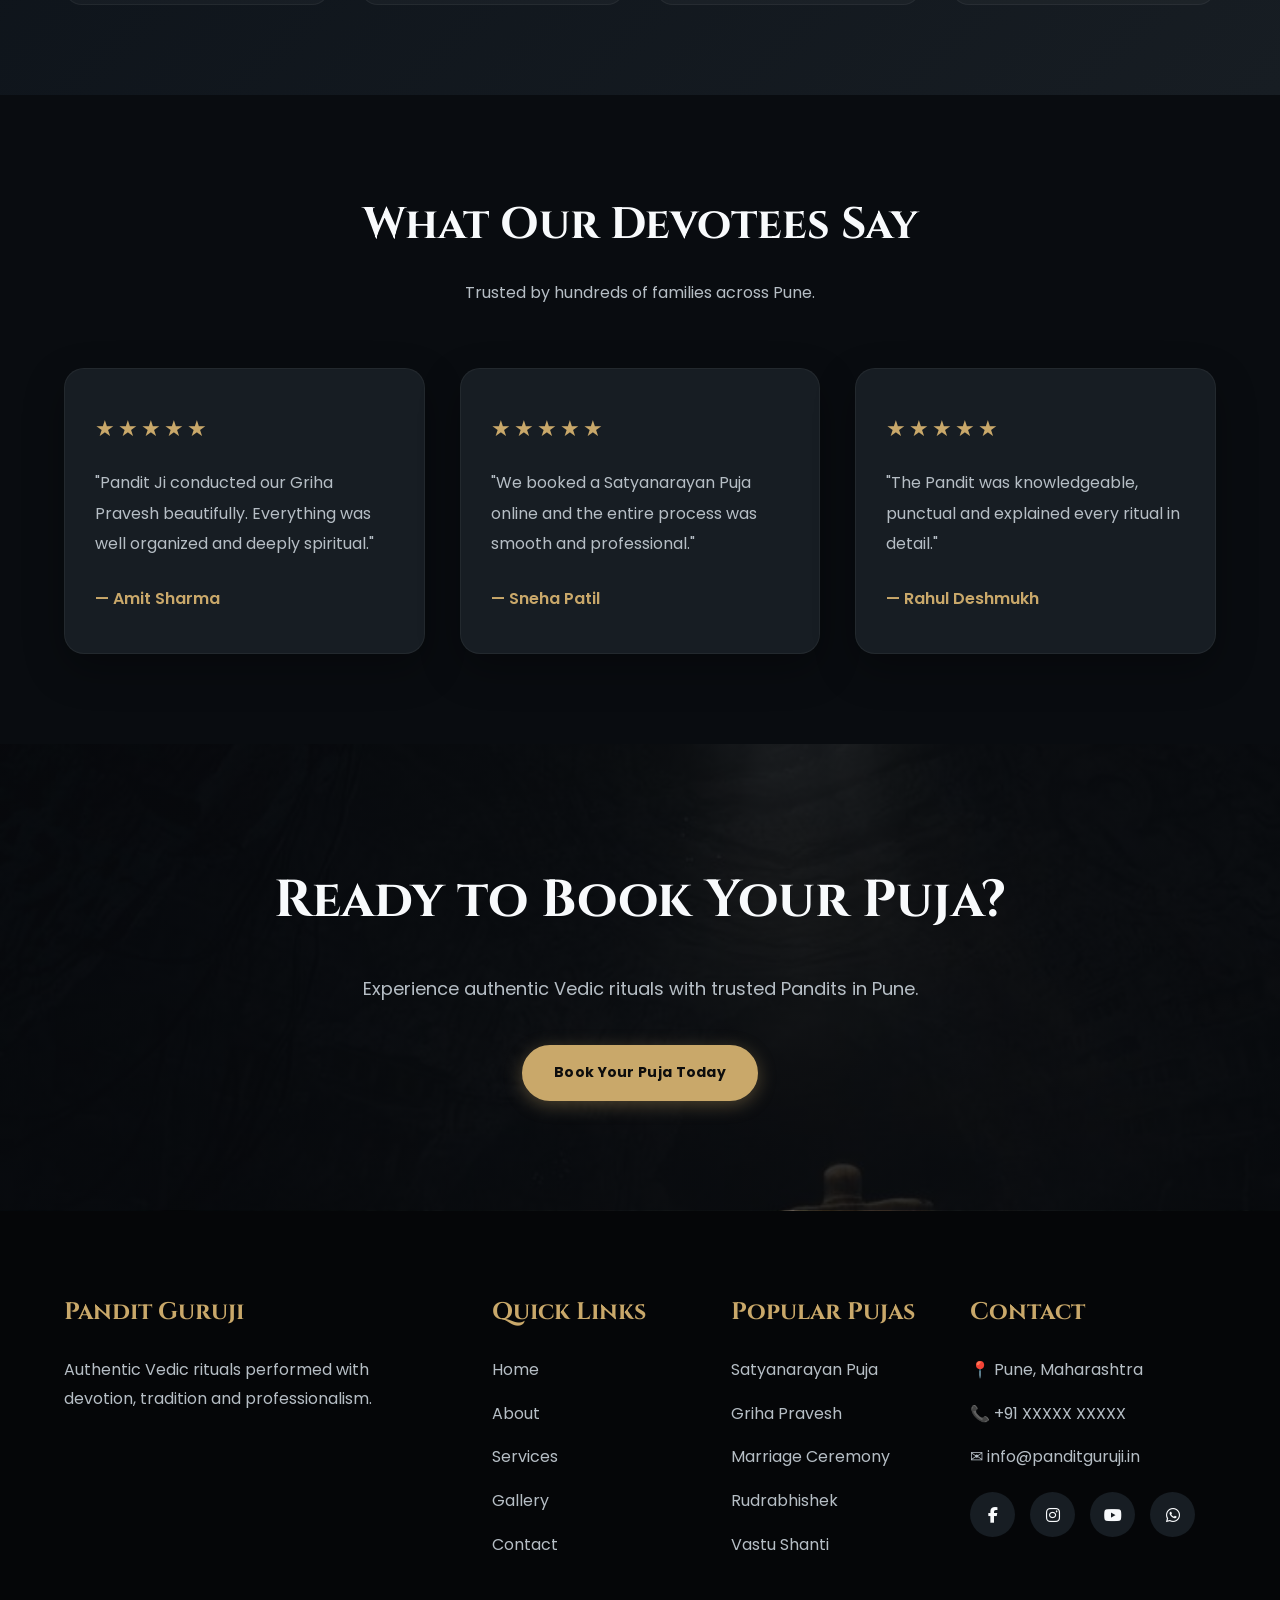
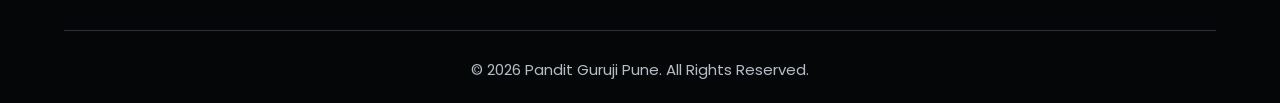
==== commit 4a0b55dd: "added google maps functionality" ====
--- a/index.html
+++ b/index.html
@@ -1,903 +1,310 @@
 <!DOCTYPE html>
 <html lang="en">
-
 <head>
-
-<meta charset="UTF-8">
-<meta name="viewport" content="width=device-width, initial-scale=1.0">
-
-<title>Pandit Guruji Pune</title>
-
-<link rel="stylesheet" href="css/style.css">
-
-<link rel="preconnect" href="https://fonts.googleapis.com">
-
-<link rel="preconnect" href="https://fonts.gstatic.com" crossorigin>
-
-<link href="https://fonts.googleapis.com/css2?family=Cinzel:wght@500;600;700&family=Poppins:wght@300;400;500;600&display=swap" rel="stylesheet">
-
-<link rel="stylesheet"
-href="https://cdnjs.cloudflare.com/ajax/libs/font-awesome/6.5.2/css/all.min.css">
-
+  <meta charset="UTF-8">
+  <meta name="viewport" content="width=device-width, initial-scale=1.0">
+  <title>Pandit Guruji Pune</title>
+  <link rel="stylesheet" href="css/style.css">
+  <link rel="preconnect" href="https://fonts.googleapis.com">
+  <link rel="preconnect" href="https://fonts.gstatic.com" crossorigin>
+  <link href="https://fonts.googleapis.com/css2?family=Cinzel:wght@500;600;700&family=Poppins:wght@300;400;500;600&display=swap" rel="stylesheet">
+  <link rel="stylesheet" href="https://cdnjs.cloudflare.com/ajax/libs/font-awesome/6.5.2/css/all.min.css">
 </head>
-
 <body>
 
 <!-- ================= HERO ================= -->
-
 <section class="hero">
-
-<img src="images/home-bg.jpg" class="hero-bg" alt="Pandit Guruji">
-
-<div class="overlay"></div>
-
-<header class="hero-header">
-
-<div class="container nav-container">
-
-<div class="logo">
-
-<i class="fa-solid fa-om"></i>
-
-PanditGuruji
-
-</div>
-
-<nav>
-
-<ul>
-
-<li><a href="index.html" class="active">Home</a></li>
-
-<li><a href="about.html">About</a></li>
-
-<li><a href="services.html">Services / Pujas</a></li>
-
-<li><a href="gallery.html">Gallery</a></li>
-
-<li><a href="contact.html">Contact</a></li>
-
-</ul>
-
-</nav>
-
-<a href="contact.html" class="nav-btn">
-
-Book Now
-
-</a>
-
-</div>
-
-
-<button class="hamburger" id="hamburger" aria-label="Toggle menu">
-<span></span><span></span><span></span>
-</button>
-
-</header>
-<div class="nav-overlay" id="navOverlay"></div>
-
-
-<div class="hero-content">
-
-<span class="hero-tag">
-
-Trusted Since 2010 • Certified Vedic Pandits
-
-</span>
-
-<h1>
-
-<span>Authentic Vedic Rituals</span>
-<br>
-
-Performed With Faith & Tradition
-
-</h1>
-
-<p>
-
-Book experienced Panditjis for Weddings, Griha Pravesh,
-Satyanarayan Puja, Rudrabhishek, Havan,
-Vastu Shanti and every sacred ceremony across Pune.
-
-</p>
-
-<div class="hero-buttons">
-
-<a href="contact.html" class="btn">
-
-Book a Puja
-
-</a>
-
-<a href="#" class="btn-outline">
-
-Call Pandit Ji
-
-</a>
-
-</div>
-
-</div>
-
-<div class="scroll-down">
-
-<i class="fa-solid fa-chevron-down"></i>
-
-</div>
-
-</section>
-
-<!-- ================= QUICK ACTIONS ================= -->
-
+  <img src="images/home-bg.jpg" class="hero-bg" alt="Pandit Guruji">
+  <div class="overlay"></div>
+
+  <header class="hero-header">
+    <div class="container nav-container">
+      <div class="logo">
+        <i class="fa-solid fa-om"></i>
+        PanditGuruji
+      </div>
+      <nav id="mainNav">
+        <ul>
+          <li><a href="index.html" class="active">Home</a></li>
+          <li><a href="about.html">About</a></li>
+          <li><a href="services.html">Services / Pujas</a></li>
+          <li><a href="gallery.html">Gallery</a></li>
+          <li><a href="contact.html">Contact</a></li>
+        </ul>
+      </nav>
+      <a href="contact.html" class="nav-btn">Book Now</a>
+      <button class="hamburger" id="hamburger" aria-label="Toggle menu">
+        <span></span><span></span><span></span>
+      </button>
+    </div>
+  </header>
+
+  <!-- Overlay for closing mobile menu — outside header, inside hero -->
+  <div class="nav-overlay" id="navOverlay"></div>
+
+  <div class="hero-content">
+    <span class="hero-tag">Trusted Since 2010 • Certified Vedic Pandits</span>
+    <h1>
+      <span>Authentic Vedic Rituals</span><br>
+      Performed With Faith &amp; Tradition
+    </h1>
+    <p>
+      Book experienced Panditjis for Weddings, Griha Pravesh,
+      Satyanarayan Puja, Rudrabhishek, Havan,
+      Vastu Shanti and every sacred ceremony across Pune.
+    </p>
+    <div class="hero-buttons">
+      <a href="contact.html" class="btn">Book a Puja</a>
+      <a href="contact.html" class="btn-outline">Call Pandit Ji</a>
+    </div>
+  </div>
+
+  <div class="scroll-down">
+    <i class="fa-solid fa-chevron-down"></i>
+  </div>
+</section>
+
+<!-- ================= QUICK SERVICES ================= -->
 <section class="quick-services">
-
-<div class="container">
-
-<div class="section-heading">
-
-<h2>
-
-Quick Services
-
-</h2>
-
-<p>
-
-Everything you need for your spiritual journey.
-
-</p>
-
-</div>
-
-<div class="quick-grid">
-
-<div class="quick-card">
-
-<div class="icon">
-
-<i class="fa-solid fa-phone-volume"></i>
-
-</div>
-
-<h3>
-
-Call Pandit Ji
-
-</h3>
-
-<p>
-
-Talk directly with an experienced Vedic Pandit.
-
-</p>
-
-</div>
-
-<div class="quick-card">
-
-<div class="icon">
-
-<i class="fa-solid fa-calendar-days"></i>
-
-</div>
-
-<h3>
-
-Ask Muhurat
-
-</h3>
-
-<p>
-
-Get the most auspicious date and time for your ceremony.
-
-</p>
-
-</div>
-
-<div class="quick-card">
-
-<div class="icon">
-
-<i class="fa-solid fa-book-open"></i>
-
-</div>
-
-<h3>
-
-Book Your Puja
-
-</h3>
-
-<p>
-
-Book your preferred puja online in just a few minutes.
-
-</p>
-
-</div>
-
-<div class="quick-card">
-
-<div class="icon">
-
-<i class="fa-solid fa-place-of-worship"></i>
-
-</div>
-
-<h3>
-
-Perform Puja
-
-</h3>
-
-<p>
-
-Traditional rituals performed at your home with complete samagri.
-
-</p>
-
-</div>
-
-</div>
-
-</div>
-
+  <div class="container">
+    <div class="section-heading">
+      <h2>Quick Services</h2>
+      <p>Everything you need for your spiritual journey.</p>
+    </div>
+    <div class="quick-grid">
+      <div class="quick-card fade-up">
+        <div class="icon"><i class="fa-solid fa-phone-volume"></i></div>
+        <h3>Call Pandit Ji</h3>
+        <p>Talk directly with an experienced Vedic Pandit.</p>
+      </div>
+      <div class="quick-card fade-up">
+        <div class="icon"><i class="fa-solid fa-calendar-days"></i></div>
+        <h3>Ask Muhurat</h3>
+        <p>Get the most auspicious date and time for your ceremony.</p>
+      </div>
+      <div class="quick-card fade-up">
+        <div class="icon"><i class="fa-solid fa-book-open"></i></div>
+        <h3>Book Your Puja</h3>
+        <p>Book your preferred puja online in just a few minutes.</p>
+      </div>
+      <div class="quick-card fade-up">
+        <div class="icon"><i class="fa-solid fa-place-of-worship"></i></div>
+        <h3>Perform Puja</h3>
+        <p>Traditional rituals performed at your home with complete samagri.</p>
+      </div>
+    </div>
+  </div>
 </section>
 
 <!-- ================= ABOUT PREVIEW ================= -->
-
 <section class="home-about">
-
-<div class="container">
-
-<div class="about-grid">
-
-<div class="about-content">
-
-<span>
-
-ABOUT US
-
-</span>
-
-
-
-<h2>
-
-Your Trusted Online
-Pandit Booking Platform
-
-</h2>
-
-<p>
-
-Pandit Guruji Pune is one of the most trusted online puja booking
-platforms where tradition meets modern convenience.
-
-We provide experienced Vedic Pandits,
-accurate Muhurat guidance,
-and complete Puja Samagri,
-ensuring every ritual is performed with authenticity.
-
-</p>
-
-
-<ul>
-
-<li>
-
-<i class="fa-solid fa-circle-check"></i>
-
-Certified Vedic Pandits
-
-</li>
-
-<li>
-
-<i class="fa-solid fa-circle-check"></i>
-
-Doorstep Puja Services
-
-</li>
-
-<li>
-
-<i class="fa-solid fa-circle-check"></i>
-
-Accurate Muhurat Guidance
-
-</li>
-
-<li>
-
-<i class="fa-solid fa-circle-check"></i>
-
-Complete Puja Samagri
-
-</li>
-
-</ul>
-
-<a href="about.html" class="btn">
-
-Know More
-
-</a>
-
-</div>
-
-<div class="about-image">
-
-<img src="images/about.jpg" alt="About">
-
-</div>
-
-</div>
-
-</div>
-
+  <div class="container">
+    <div class="about-grid">
+      <div class="about-content fade-up">
+        <span>ABOUT US</span>
+        <h2>Your Trusted Online<br>Pandit Booking Platform</h2>
+        <p>
+          Pandit Guruji Pune is one of the most trusted online puja booking
+          platforms where tradition meets modern convenience.
+          We provide experienced Vedic Pandits,
+          accurate Muhurat guidance, and complete Puja Samagri,
+          ensuring every ritual is performed with authenticity.
+        </p>
+        <ul>
+          <li><i class="fa-solid fa-circle-check"></i> Certified Vedic Pandits</li>
+          <li><i class="fa-solid fa-circle-check"></i> Doorstep Puja Services</li>
+          <li><i class="fa-solid fa-circle-check"></i> Accurate Muhurat Guidance</li>
+          <li><i class="fa-solid fa-circle-check"></i> Complete Puja Samagri</li>
+        </ul>
+        <a href="about.html" class="btn">Know More</a>
+      </div>
+      <div class="about-image fade-up">
+        <img src="images/about.jpg" alt="About Pandit Guruji">
+      </div>
+    </div>
+  </div>
 </section>
 
 <!-- ================= FEATURED PUJAS ================= -->
-
 <section class="featured-services">
-
-<div class="container">
-
-<div class="section-heading">
-
-<h2>
-
-Popular Pujas
-
-</h2>
-
-<p>
-
-Performed with complete devotion and Vedic traditions.
-
-</p>
-
-</div>
-
-<div class="services-home-grid">
-
-<div class="service-home-card">
-
-<img src="images/1.jpg">
-
-<div class="card-content">
-
-<h3>
-
-Satyanarayan Puja
-
-</h3>
-
-<p>
-
-For peace, prosperity and family well-being.
-
-</p>
-
-</div>
-
-</div>
-
-<div class="service-home-card">
-
-<img src="images/3.jpg">
-
-<div class="card-content">
-
-<h3>
-
-Griha Pravesh
-
-</h3>
-
-<p>
-
-Bring positive energy into your new home.
-
-</p>
-
-</div>
-
-</div>
-
-<div class="service-home-card">
-
-<img src="images/4.jpg">
-
-<div class="card-content">
-
-<h3>
-
-Rudrabhishek
-
-</h3>
-
-<p>
-
-Seek Lord Shiva's divine blessings.
-
-</p>
-
-</div>
-
-</div>
-
-
-<div class="service-home-card">
-
-<img src="images/5.jpg" alt="Ganesh Puja">
-
-<div class="card-content">
-
-<h3>Ganesh Puja</h3>
-
-<p>
-
-Begin every auspicious occasion with Lord Ganesha's blessings.
-
-</p>
-
-</div>
-
-</div>
-
-<div class="service-home-card">
-
-<img src="images/6.jpg" alt="Marriage Ceremony">
-
-<div class="card-content">
-
-<h3>Marriage Ceremony</h3>
-
-<p>
-
-Complete Hindu wedding rituals according to Vedic traditions.
-
-</p>
-
-</div>
-
-</div>
-
-<div class="service-home-card">
-
-<img src="images/7.jpg" alt="Vastu Puja">
-
-<div class="card-content">
-
-<h3>Vastu Shanti</h3>
-
-<p>
-
-Remove Vastu doshas and invite harmony into your home.
-
-</p>
-
-</div>
-
-</div>
-
-</div>
-
-</div>
-
+  <div class="container">
+    <div class="section-heading">
+      <h2>Popular Pujas</h2>
+      <p>Performed with complete devotion and Vedic traditions.</p>
+    </div>
+    <div class="services-home-grid">
+      <div class="service-home-card fade-up">
+        <img src="images/22.jpg" alt="Satyanarayan Puja">
+        <div class="card-content">
+          <h3>Satyanarayan Puja</h3>
+          <p>For peace, prosperity and family well-being.</p>
+        </div>
+      </div>
+      <div class="service-home-card fade-up">
+        <img src="images/1.jpg" alt="Griha Pravesh">
+        <div class="card-content">
+          <h3>Griha Pravesh</h3>
+          <p>Bring positive energy into your new home.</p>
+        </div>
+      </div>
+      <div class="service-home-card fade-up">
+        <img src="images/2.jpg" alt="Rudrabhishek">
+        <div class="card-content">
+          <h3>Rudrabhishek</h3>
+          <p>Seek Lord Shiva's divine blessings.</p>
+        </div>
+      </div>
+      <div class="service-home-card fade-up">
+        <img src="images/4.jpg" alt="Ganesh Puja">
+        <div class="card-content">
+          <h3>Ganesh Puja</h3>
+          <p>Begin every auspicious occasion with Lord Ganesha's blessings.</p>
+        </div>
+      </div>
+      <div class="service-home-card fade-up">
+        <img src="images/5.jpg" alt="Marriage Ceremony">
+        <div class="card-content">
+          <h3>Marriage Ceremony</h3>
+          <p>Complete Hindu wedding rituals according to Vedic traditions.</p>
+        </div>
+      </div>
+      <div class="service-home-card fade-up">
+        <img src="images/6.jpg" alt="Vastu Shanti">
+        <div class="card-content">
+          <h3>Vastu Shanti</h3>
+          <p>Remove Vastu doshas and invite harmony into your home.</p>
+        </div>
+      </div>
+    </div>
+  </div>
 </section>
 
 <!-- ================= WHY CHOOSE US ================= -->
-
 <section class="why-us">
-
-<div class="container">
-
-<div class="section-heading">
-
-<h2>
-
-Why Choose Pandit Guruji?
-
-</h2>
-
-<p>
-
-Combining sacred traditions with modern convenience.
-
-</p>
-
-</div>
-
-<div class="why-grid">
-
-<div class="why-card">
-
-<i class="fa-solid fa-user-check"></i>
-
-<h3>
-
-Experienced Pandits
-
-</h3>
-
-<p>
-
-Certified Vedic Pandits with years of experience performing authentic rituals.
-
-</p>
-
-</div>
-
-<div class="why-card">
-
-<i class="fa-solid fa-clock"></i>
-
-<h3>
-
-Timely Service
-
-</h3>
-
-<p>
-
-Book Pandits according to your preferred Muhurat and schedule.
-
-</p>
-
-</div>
-
-<div class="why-card">
-
-<i class="fa-solid fa-box-open"></i>
-
-<h3>
-
-Complete Samagri
-
-</h3>
-
-<p>
-
-Everything required for the Puja is arranged for a hassle-free experience.
-
-</p>
-
-</div>
-
-<div class="why-card">
-
-<i class="fa-solid fa-house"></i>
-
-<h3>
-
-Doorstep Services
-
-</h3>
-
-<p>
-
-Traditional rituals performed at your home anywhere in Pune.
-
-</p>
-
-</div>
-
-</div>
-
-</div>
-
+  <div class="container">
+    <div class="section-heading">
+      <h2>Why Choose Pandit Guruji?</h2>
+      <p>Combining sacred traditions with modern convenience.</p>
+    </div>
+    <div class="why-grid">
+      <div class="why-card fade-up">
+        <i class="fa-solid fa-user-check"></i>
+        <h3>Experienced Pandits</h3>
+        <p>Certified Vedic Pandits with years of experience performing authentic rituals.</p>
+      </div>
+      <div class="why-card fade-up">
+        <i class="fa-solid fa-clock"></i>
+        <h3>Timely Service</h3>
+        <p>Book Pandits according to your preferred Muhurat and schedule.</p>
+      </div>
+      <div class="why-card fade-up">
+        <i class="fa-solid fa-box-open"></i>
+        <h3>Complete Samagri</h3>
+        <p>Everything required for the Puja is arranged for a hassle-free experience.</p>
+      </div>
+      <div class="why-card fade-up">
+        <i class="fa-solid fa-house"></i>
+        <h3>Doorstep Services</h3>
+        <p>Traditional rituals performed at your home anywhere in Pune.</p>
+      </div>
+    </div>
+  </div>
 </section>
 
 <!-- ================= STATS ================= -->
-
 <section class="stats">
-
-<div class="container">
-
-<div class="stats-grid">
-
-<div>
-
-<h2>2500+</h2>
-
-<p>Pujas Performed</p>
-
-</div>
-
-<div>
-
-<h2>1800+</h2>
-
-<p>Happy Families</p>
-
-</div>
-
-<div>
-
-<h2>15+</h2>
-
-<p>Years Experience</p>
-
-</div>
-
-<div>
-
-<h2>24×7</h2>
-
-<p>Customer Support</p>
-
-</div>
-
-</div>
-
-</div>
-
+  <div class="container">
+    <div class="stats-grid">
+      <div class="fade-up"><h2>2500+</h2><p>Pujas Performed</p></div>
+      <div class="fade-up"><h2>1800+</h2><p>Happy Families</p></div>
+      <div class="fade-up"><h2>15+</h2><p>Years Experience</p></div>
+      <div class="fade-up"><h2>24×7</h2><p>Customer Support</p></div>
+    </div>
+  </div>
 </section>
 
 <!-- ================= TESTIMONIALS ================= -->
-
 <section class="testimonials">
-
-<div class="container">
-
-<div class="section-heading">
-
-<h2>
-
-What Our Devotees Say
-
-</h2>
-
-<p>
-
-Trusted by hundreds of families across Pune.
-
-</p>
-
-</div>
-
-<div class="testimonial-grid">
-
-<div class="testimonial-card">
-
-<div class="stars">
-
-★★★★★
-
-</div>
-
-<p>
-
-"Pandit Ji conducted our Griha Pravesh beautifully. Everything was well organized and deeply spiritual."
-
-</p>
-
-<h4>
-
-— Amit Sharma
-
-</h4>
-
-</div>
-
-<div class="testimonial-card">
-
-<div class="stars">
-
-★★★★★
-
-</div>
-
-<p>
-
-"We booked a Satyanarayan Puja online and the entire process was smooth and professional."
-
-</p>
-
-<h4>
-
-— Sneha Patil
-
-</h4>
-
-</div>
-
-<div class="testimonial-card">
-
-<div class="stars">
-
-★★★★★
-
-</div>
-
-<p>
-
-"The Pandit was knowledgeable, punctual and explained every ritual in detail."
-
-</p>
-
-<h4>
-
-— Rahul Deshmukh
-
-</h4>
-
-</div>
-
-</div>
-
-</div>
-
+  <div class="container">
+    <div class="section-heading">
+      <h2>What Our Devotees Say</h2>
+      <p>Trusted by hundreds of families across Pune.</p>
+    </div>
+    <div class="testimonial-grid">
+      <div class="testimonial-card fade-up">
+        <div class="stars">★★★★★</div>
+        <p>"Pandit Ji conducted our Griha Pravesh beautifully. Everything was well organized and deeply spiritual."</p>
+        <h4>— Amit Sharma</h4>
+      </div>
+      <div class="testimonial-card fade-up">
+        <div class="stars">★★★★★</div>
+        <p>"We booked a Satyanarayan Puja online and the entire process was smooth and professional."</p>
+        <h4>— Sneha Patil</h4>
+      </div>
+      <div class="testimonial-card fade-up">
+        <div class="stars">★★★★★</div>
+        <p>"The Pandit was knowledgeable, punctual and explained every ritual in detail."</p>
+        <h4>— Rahul Deshmukh</h4>
+      </div>
+    </div>
+  </div>
 </section>
 
 <!-- ================= CTA ================= -->
-
 <section class="cta">
-
-<div class="container">
-
-<h2>
-
-Ready to Book Your Puja?
-
-</h2>
-
-<p>
-
-Experience authentic Vedic rituals with trusted Pandits in Pune.
-
-</p>
-
-<a href="contact.html" class="btn">
-
-Book Your Puja Today
-
-</a>
-
-</div>
-
+  <div class="container">
+    <h2>Ready to Book Your Puja?</h2>
+    <p>Experience authentic Vedic rituals with trusted Pandits in Pune.</p>
+    <a href="contact.html" class="btn">Book Your Puja Today</a>
+  </div>
 </section>
 
 <!-- ================= FOOTER ================= -->
-
 <footer>
-
-<div class="container">
-
-<div class="footer-grid">
-
-<div>
-
-<h3>Pandit Guruji</h3>
-
-<p>
-
-Authentic Vedic rituals performed with devotion, tradition and professionalism.
-
-</p>
-
-</div>
-
-<div>
-
-<h3>Quick Links</h3>
-
-<ul>
-
-<li><a href="index.html">Home</a></li>
-
-<li><a href="about.html">About</a></li>
-
-<li><a href="services.html">Services</a></li>
-
-<li><a href="gallery.html">Gallery</a></li>
-
-<li><a href="contact.html">Contact</a></li>
-
-</ul>
-
-</div>
-
-<div>
-
-<h3>Popular Pujas</h3>
-
-<ul>
-
-<li>Satyanarayan Puja</li>
-
-<li>Griha Pravesh</li>
-
-<li>Marriage Ceremony</li>
-
-<li>Rudrabhishek</li>
-
-<li>Vastu Shanti</li>
-
-</ul>
-
-</div>
-
-<div>
-
-<h3>Contact</h3>
-
-<p>
-
-📍 Pune, Maharashtra
-
-</p>
-
-<p>
-
-📞 +91 XXXXX XXXXX
-
-</p>
-
-<p>
-
-✉ info@panditguruji.in
-
-</p>
-
-<div class="socials">
-
-<a href="#"><i class="fab fa-facebook-f"></i></a>
-
-<a href="#"><i class="fab fa-instagram"></i></a>
-
-<a href="#"><i class="fab fa-youtube"></i></a>
-
-<a href="#"><i class="fab fa-whatsapp"></i></a>
-
-</div>
-
-</div>
-
-</div>
-
-<hr>
-
-<p class="copyright">
-
-© 2026 Pandit Guruji Pune. All Rights Reserved.
-
-</p>
-
-</div>
-
+  <div class="container">
+    <div class="footer-grid">
+      <div>
+        <h3>Pandit Guruji</h3>
+        <p>Authentic Vedic rituals performed with devotion, tradition and professionalism.</p>
+      </div>
+      <div>
+        <h3>Quick Links</h3>
+        <ul>
+          <li><a href="index.html">Home</a></li>
+          <li><a href="about.html">About</a></li>
+          <li><a href="services.html">Services</a></li>
+          <li><a href="gallery.html">Gallery</a></li>
+          <li><a href="contact.html">Contact</a></li>
+        </ul>
+      </div>
+      <div>
+        <h3>Popular Pujas</h3>
+        <ul>
+          <li>Satyanarayan Puja</li>
+          <li>Griha Pravesh</li>
+          <li>Marriage Ceremony</li>
+          <li>Rudrabhishek</li>
+          <li>Vastu Shanti</li>
+        </ul>
+      </div>
+      <div>
+        <h3>Contact</h3>
+        <p>📍 Pune, Maharashtra</p>
+        <p>📞 +91 XXXXX XXXXX</p>
+        <p>✉ info@panditguruji.in</p>
+        <div class="socials">
+          <a href="#"><i class="fab fa-facebook-f"></i></a>
+          <a href="#"><i class="fab fa-instagram"></i></a>
+          <a href="#"><i class="fab fa-youtube"></i></a>
+          <a href="#"><i class="fab fa-whatsapp"></i></a>
+        </div>
+      </div>
+    </div>
+    <hr>
+    <p class="copyright">© 2026 Pandit Guruji Pune. All Rights Reserved.</p>
+  </div>
 </footer>
 
 <script src="js/script.js"></script>
-
-
-<script>
-const hamburger = document.getElementById('hamburger');
-const nav = document.querySelector('nav');
-const overlay = document.getElementById('navOverlay');
-
-function toggleMenu(){
-  hamburger.classList.toggle('open');
-  nav.classList.toggle('open');
-  overlay.classList.toggle('active');
-  document.body.style.overflow = nav.classList.contains('open') ? 'hidden' : '';
-}
-
-hamburger.addEventListener('click', toggleMenu);
-overlay.addEventListener('click', toggleMenu);
-
-// close on nav link click
-document.querySelectorAll('nav a').forEach(a => a.addEventListener('click', ()=>{
-  if(nav.classList.contains('open')) toggleMenu();
-}));
-</script>
-
 </body>
-
 </html>
--- a/css/style.css
+++ b/css/style.css
@@ -252,7 +252,7 @@
 
 width:100%;
 
-z-index:10;
+z-index:100; /* above page-banner bg but nav goes higher via fixed */
 
 padding:25px 0;
 
@@ -1319,6 +1319,9 @@
 padding:170px 0 120px;
 
 text-align:center;
+
+position:relative; /* needed so hero-header absolute positions inside it */
+overflow:hidden;
 
 background:
 linear-gradient(rgba(10,12,16,.75),rgba(10,12,16,.75)),
@@ -1632,13 +1635,16 @@
 display:none;
 flex-direction:column;
 justify-content:space-between;
-width:28px;
-height:20px;
+width:34px;    /* slightly larger tap target */
+height:22px;
 cursor:pointer;
-z-index:200;
+z-index:10002; /* must be highest */
 background:none;
 border:none;
-padding:0;
+padding:4px;   /* extra tap area */
+position:relative;
+touch-action:manipulation;
+-webkit-tap-highlight-color:transparent;
 }
 
 .hamburger span{
@@ -1662,6 +1668,9 @@
 transform:translateY(-9px) rotate(-45deg);
 }
 
+/* nav-close button: hidden by default, shown only inside mobile nav */
+.nav-close{ display:none; }
+
 /*==================================================
 RESPONSIVE — 1100px (large tablet / small laptop)
 ==================================================*/
@@ -1725,14 +1734,20 @@
 
 /* --- NAV --- */
 .hamburger{display:flex;}
+.nav-close{display:flex;}  /* show close X inside nav panel */
 
 .nav-btn{display:none;}
+
+/* nav-container needs to allow hamburger to sit at the right */
+.nav-container{
+  position:relative;
+}
 
 nav{
 position:fixed;
 top:0;
 right:-100%;
-width:75%;
+width:78%;
 max-width:320px;
 height:100vh;
 background:#0D1117;
@@ -1740,27 +1755,84 @@
 flex-direction:column;
 justify-content:center;
 align-items:center;
-transition:.45s;
-z-index:150;
-border-left:1px solid rgba(201,168,106,.15);
+transition:.45s cubic-bezier(.4,0,.2,1);
+z-index:10001;
+border-left:1px solid rgba(201,168,106,.2);
+box-shadow:-10px 0 40px rgba(0,0,0,.6);
+padding:80px 20px 40px; /* top padding clears the X button area */
+pointer-events:auto;
+-webkit-overflow-scrolling:touch;
+overflow-y:auto;
 }
 
 nav.open{right:0;}
 
 nav ul{
 flex-direction:column;
-gap:30px;
+gap:0;             /* remove gap — use padding on links instead */
 text-align:center;
-}
-
-nav ul li a{font-size:18px;}
+width:100%;
+pointer-events:auto;
+}
+
+nav ul li{
+pointer-events:auto;
+width:100%;
+}
+
+nav ul li a{
+font-size:20px;
+display:block;
+padding:18px 24px;
+width:100%;
+pointer-events:auto;
+cursor:pointer;
+touch-action:manipulation;
+-webkit-tap-highlight-color:rgba(201,168,106,0.25);
+border-radius:10px;
+transition:background .2s, color .2s;
+position:relative;
+z-index:10003;   /* above everything — links must always be tappable */
+}
+
+nav ul li a:hover,
+nav ul li a.active{
+background:rgba(201,168,106,.12);
+color:var(--gold);
+}
+
+/* X close button shown inside the nav panel on mobile */
+.nav-close{
+display:flex;
+position:absolute;
+top:20px;
+right:20px;
+width:40px;
+height:40px;
+align-items:center;
+justify-content:center;
+background:rgba(255,255,255,.08);
+border:1px solid rgba(255,255,255,.15);
+border-radius:50%;
+cursor:pointer;
+font-size:20px;
+color:white;
+z-index:10002;
+touch-action:manipulation;
+}
 
 .nav-overlay{
 display:none;
 position:fixed;
-inset:0;
-background:rgba(0,0,0,.5);
-z-index:140;
+top:0;
+left:0;
+/* Right edge stops where nav panel begins (nav is max 320px wide from right) */
+right:78%;
+bottom:0;
+background:rgba(0,0,0,.65);
+z-index:10000;
+cursor:pointer;
+pointer-events:auto;
 }
 
 .nav-overlay.active{display:block;}
@@ -1819,7 +1891,10 @@
 .cta p{font-size:16px;}
 
 /* --- SECTION PADDING --- */
-section{padding:60px 0;}
+section{padding:50px 0;}
+
+/* Safety: ensure body scroll always works on page load */
+body{overflow-x:hidden; overflow-y:auto;}
 
 }
 
@@ -1830,62 +1905,111 @@
 @media(max-width:480px){
 
 /* --- NAV --- */
-.logo{font-size:22px;}
-.logo i{font-size:22px;}
+.logo{font-size:20px;}
+.logo i{font-size:20px;}
 
 /* --- HERO --- */
-.hero-content h1{font-size:28px; letter-spacing:.5px;}
+.hero-content h1{font-size:26px; letter-spacing:.3px;}
 .hero-content p{font-size:14px;}
-.hero-tag{font-size:12px; padding:6px 14px;}
-
-.btn{padding:12px 22px; font-size:14px;}
-.btn-outline{padding:12px 22px; font-size:14px;}
-
-/* --- GRIDS → 1 col on tiny phones --- */
-.quick-grid,
+.hero-tag{font-size:11px; padding:6px 12px;}
+
+.btn{padding:11px 20px; font-size:13px;}
+.btn-outline{padding:11px 20px; font-size:13px;}
+
+/* --- GRIDS — 2-col on phones --- */
+.services-home-grid,
+.services-grid{grid-template-columns:repeat(2,1fr); gap:14px;}
+
+.gallery-grid{grid-template-columns:repeat(2,1fr); gap:10px;}
+
+.why-grid{grid-template-columns:repeat(2,1fr); gap:14px;}
+
+.stats-grid{grid-template-columns:repeat(2,1fr); gap:14px;}
+
+.quick-grid{grid-template-columns:repeat(2,1fr); gap:14px;}
+
+/* footer stays 1-col — too wide otherwise */
+.footer-grid{grid-template-columns:1fr; gap:28px;}
+
+/* --- ABOUT --- */
+.about-image img{height:240px;}
+
+/* --- SECTIONS --- */
+.section-heading h2{font-size:24px;}
+.section-heading{margin-bottom:30px;}
+
+.page-banner h1{font-size:26px;}
+.page-banner p{font-size:14px;}
+.page-banner{padding:110px 0 55px;}
+
+.cta h2{font-size:24px;}
+.cta p{font-size:14px;}
+.cta{padding:60px 0;}
+
+/* --- CONTACT --- */
+.contact-info,
+.contact-form{padding:22px 16px;}
+
+/* --- STATS --- */
+.stats-grid h2{font-size:38px;}
+.stats-grid p{font-size:14px;}
+.stats-grid div{padding:28px 12px;}
+
+/* --- CARDS — compact on 2-col --- */
+.card-content{padding:16px;}
+.card-content h3{font-size:16px; margin-bottom:8px;}
+.card-content p{font-size:13px; margin-bottom:12px;}
+
+.service-content{padding:14px;}
+.service-content h3{font-size:15px; margin-bottom:8px;}
+.service-content p{font-size:12px; margin-bottom:10px;}
+.service-card img{height:140px;}
+.service-home-card img{height:130px;}
+
+.why-card{padding:22px 14px;}
+.why-card i{font-size:32px; margin-bottom:14px;}
+.why-card h3{font-size:16px; margin-bottom:8px;}
+.why-card p{font-size:12px;}
+
+.quick-card{padding:22px 14px;}
+.quick-card .icon{width:54px; height:54px; margin-bottom:14px;}
+.quick-card i{font-size:24px;}
+.quick-card h3{font-size:16px; margin-bottom:8px;}
+.quick-card p{font-size:12px;}
+
+/* --- PUJA META BADGES --- */
+.puja-meta{gap:6px; margin-bottom:10px;}
+.puja-meta span{font-size:10px; padding:3px 8px;}
+
+/* --- GALLERY --- */
+.gallery-grid img{height:140px; border-radius:10px;}
+
+/* --- TESTIMONIALS --- */
+.testimonial-grid{grid-template-columns:1fr;}
+
+/* --- FOOTER --- */
+footer{padding:45px 0 16px;}
+.footer-grid{gap:24px;}
+footer hr{margin:35px 0 18px;}
+.copyright{font-size:13px;}
+
+}
+
+/*==================================================
+RESPONSIVE — 360px (very small phones)
+==================================================*/
+
+@media(max-width:360px){
+.hero-content h1{font-size:22px;}
 .services-home-grid,
 .services-grid,
 .gallery-grid,
-.why-grid,
-.stats-grid{grid-template-columns:1fr;}
-
-.footer-grid{grid-template-columns:1fr;}
-
-/* --- ABOUT --- */
-.about-image img{height:260px;}
-
-/* --- SECTIONS --- */
-.section-heading h2{font-size:26px;}
-.section-heading{margin-bottom:35px;}
-
-.page-banner h1{font-size:30px;}
-.page-banner p{font-size:15px;}
-.page-banner{padding:120px 0 60px;}
-
-.cta h2{font-size:26px;}
-.cta{padding:70px 0;}
-
-/* --- CONTACT --- */
-.contact-info,
-.contact-form{padding:25px 20px;}
-
-/* --- STATS --- */
-.stats-grid h2{font-size:42px;}
-
-/* --- CARDS --- */
-.card-content h3{font-size:20px;}
-.service-content h3{font-size:20px;}
-.service-content h3{font-size:19px;}
-.why-card{padding:35px 20px;}
-.why-card i{font-size:42px;}
-.puja-meta{gap:8px;}
-.puja-meta span{font-size:11px; padding:3px 10px;}
-.service-card img{height:200px;}
-
-/* --- FOOTER --- */
-footer{padding:55px 0 20px;}
-.footer-grid{gap:30px;}
-
+.quick-grid,
+.why-grid{gap:10px;}
+.service-card img{height:120px;}
+.service-home-card img{height:115px;}
+.card-content h3{font-size:14px;}
+.service-content h3{font-size:13px;}
 }
 
 
@@ -1979,4 +2103,176 @@
 
 }
 
+}
+/*==================================================
+  CRITICAL FIXES — z-index & mobile nav
+==================================================*/
+
+/* Hero navbar must sit above hero overlay (z-index:2) */
+.hero .hero-header{
+  z-index:200;
+}
+
+/*
+ * MOBILE NAV Z-INDEX STACK (highest to lowest):
+ *   hamburger  : 10002  — always tappable
+ *   nav panel  : 10001  — slide-in drawer
+ *   nav overlay: 10000  — dim background, BEHIND nav
+ *
+ * The overlay MUST be lower than the nav panel so links
+ * inside the panel are never blocked by the overlay's
+ * pointer-event layer on mobile browsers.
+ */
+.hamburger{
+  z-index:10002 !important;
+  position:relative;
+}
+
+nav{
+  z-index:10001 !important;
+}
+
+.nav-overlay{
+  z-index:10000 !important;
+}
+
+/* Hero content above hero overlay (z-index:2) */
+.hero-content{
+  z-index:10;
+}
+
+/* Ensure nav links are always clickable/tappable */
+nav ul li a{
+  position:relative;
+  z-index:1;
+  cursor:pointer;
+  -webkit-tap-highlight-color:rgba(201,168,106,0.2);
+  touch-action:manipulation;
+}
+
+/* Make service cards always visible (animation is bonus, not required) */
+.service-card,
+.service-home-card{
+  opacity:1 !important;
+  transform:none;
+}
+/* But still allow fade-up when JS adds .show */
+.fade-up{
+  opacity:0;
+  transform:translateY(50px);
+  transition:opacity .7s ease, transform .7s ease;
+}
+.fade-up.show{
+  opacity:1 !important;
+  transform:translateY(0) !important;
+}
+
+/* Google Maps iframe */
+.map-container{
+  width:100%;
+  height:450px;
+  border-radius:20px;
+  overflow:hidden;
+  border:1px solid rgba(201,168,106,.25);
+}
+.map-container iframe{
+  width:100%;
+  height:100%;
+  border:0;
+  display:block;
+}
+
+/*==================================================
+  MOBILE FIX — Quick grid cards too large on phone
+==================================================*/
+
+@media(max-width:768px){
+  /* Quick service cards — compact on mobile */
+  .quick-grid{
+    grid-template-columns: repeat(2,1fr);
+    gap: 14px;
+  }
+  .quick-card{
+    padding: 22px 14px;
+  }
+  .quick-card .icon{
+    width: 52px;
+    height: 52px;
+    margin-bottom: 12px;
+  }
+  .quick-card i{
+    font-size: 22px;
+  }
+  .quick-card h3{
+    font-size: 15px;
+    margin-bottom: 8px;
+  }
+  .quick-card p{
+    font-size: 12px;
+    line-height: 1.5;
+  }
+}
+
+@media(max-width:480px){
+  .quick-grid{
+    grid-template-columns: repeat(2,1fr);
+    gap: 10px;
+  }
+  .quick-card{
+    padding: 16px 10px;
+  }
+  .quick-card .icon{
+    width: 44px;
+    height: 44px;
+    margin-bottom: 10px;
+  }
+  .quick-card i{
+    font-size: 18px;
+  }
+  .quick-card h3{
+    font-size: 13px;
+    margin-bottom: 6px;
+  }
+  .quick-card p{
+    font-size: 11px;
+    line-height: 1.4;
+  }
+
+  /* Why-cards compact */
+  .why-grid{
+    grid-template-columns: repeat(2,1fr);
+    gap: 10px;
+  }
+  .why-card{
+    padding: 18px 12px;
+  }
+  .why-card i{
+    font-size: 30px;
+    margin-bottom: 12px;
+  }
+  .why-card h3{
+    font-size: 13px;
+    margin-bottom: 6px;
+  }
+  .why-card p{
+    font-size: 11px;
+  }
+
+  /* Service cards on phone — 1 column so text isn't crushed */
+  .services-grid,
+  .services-home-grid{
+    grid-template-columns: 1fr;
+  }
+  .service-card img{
+    height: 180px;
+  }
+  .service-home-card img{
+    height: 160px;
+  }
+
+  /* Contact form full width */
+  .contact-grid{
+    grid-template-columns: 1fr;
+    gap: 24px;
+  }
 }
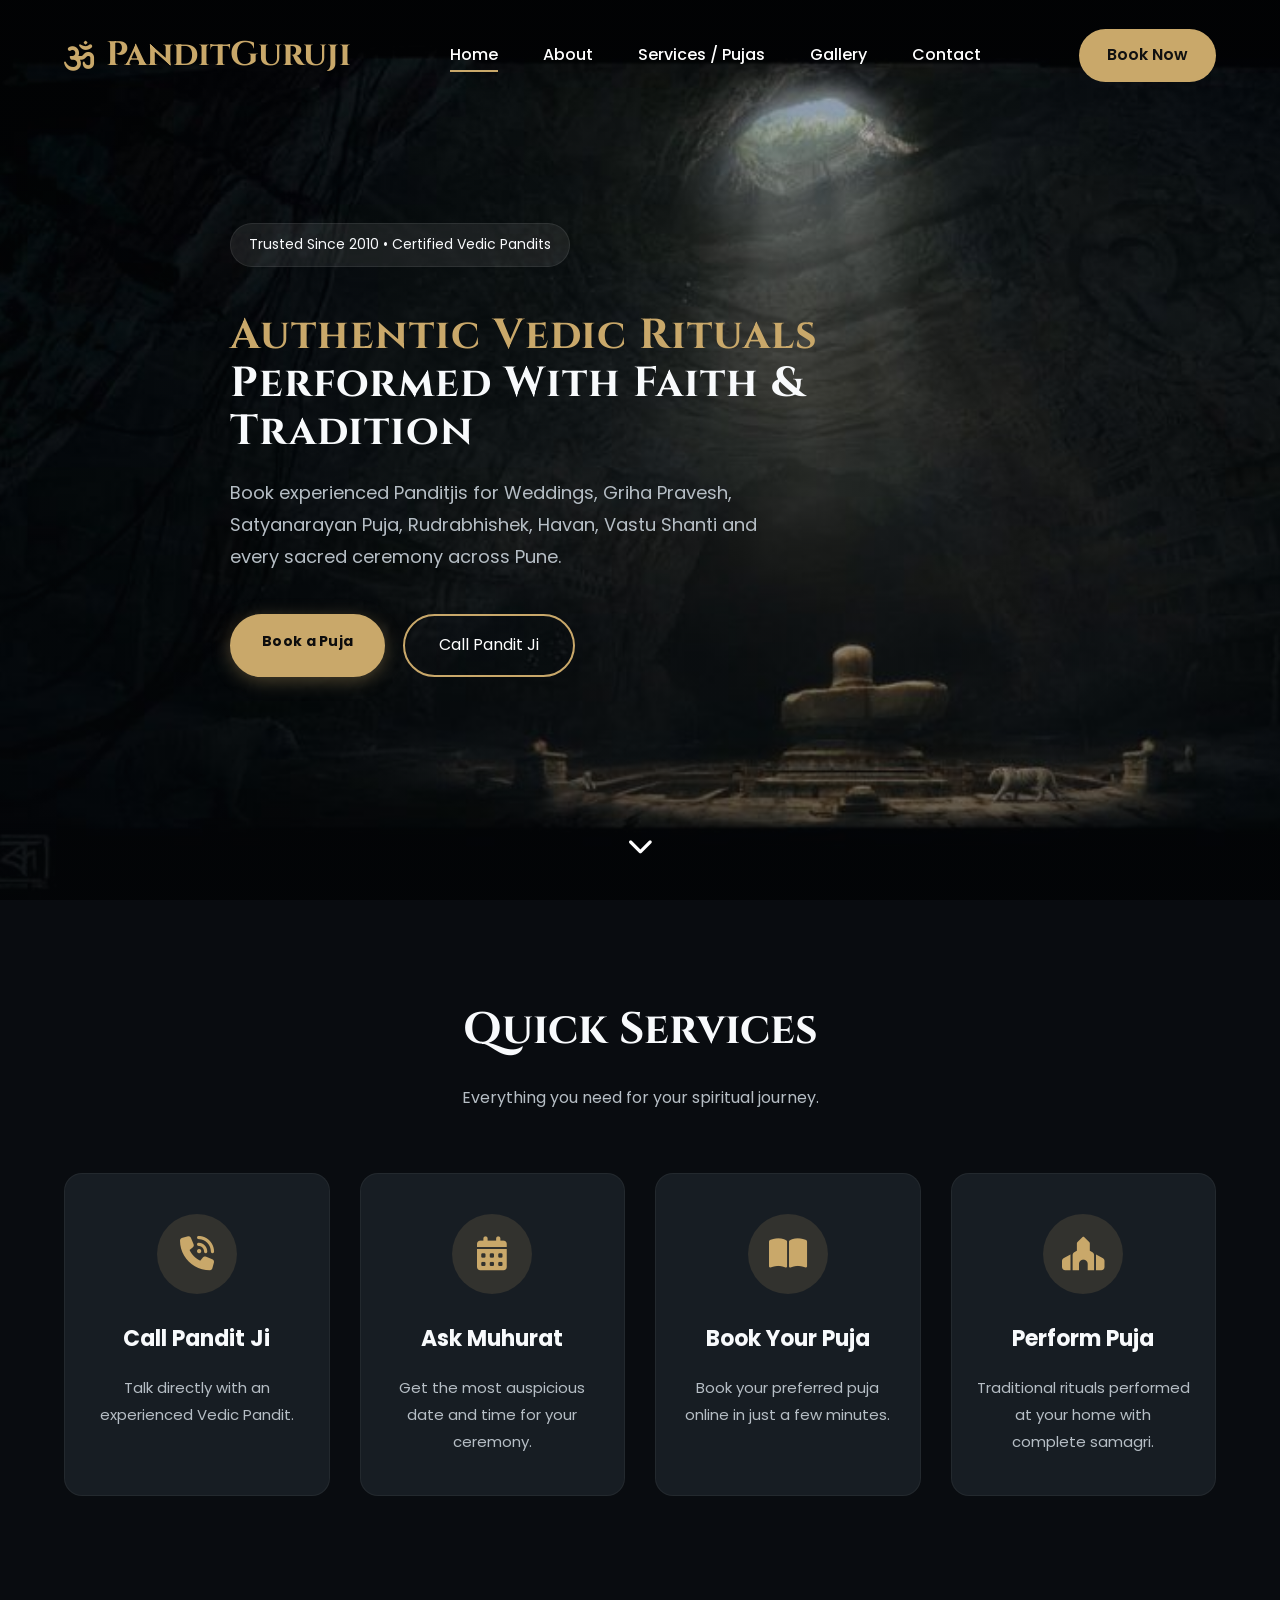
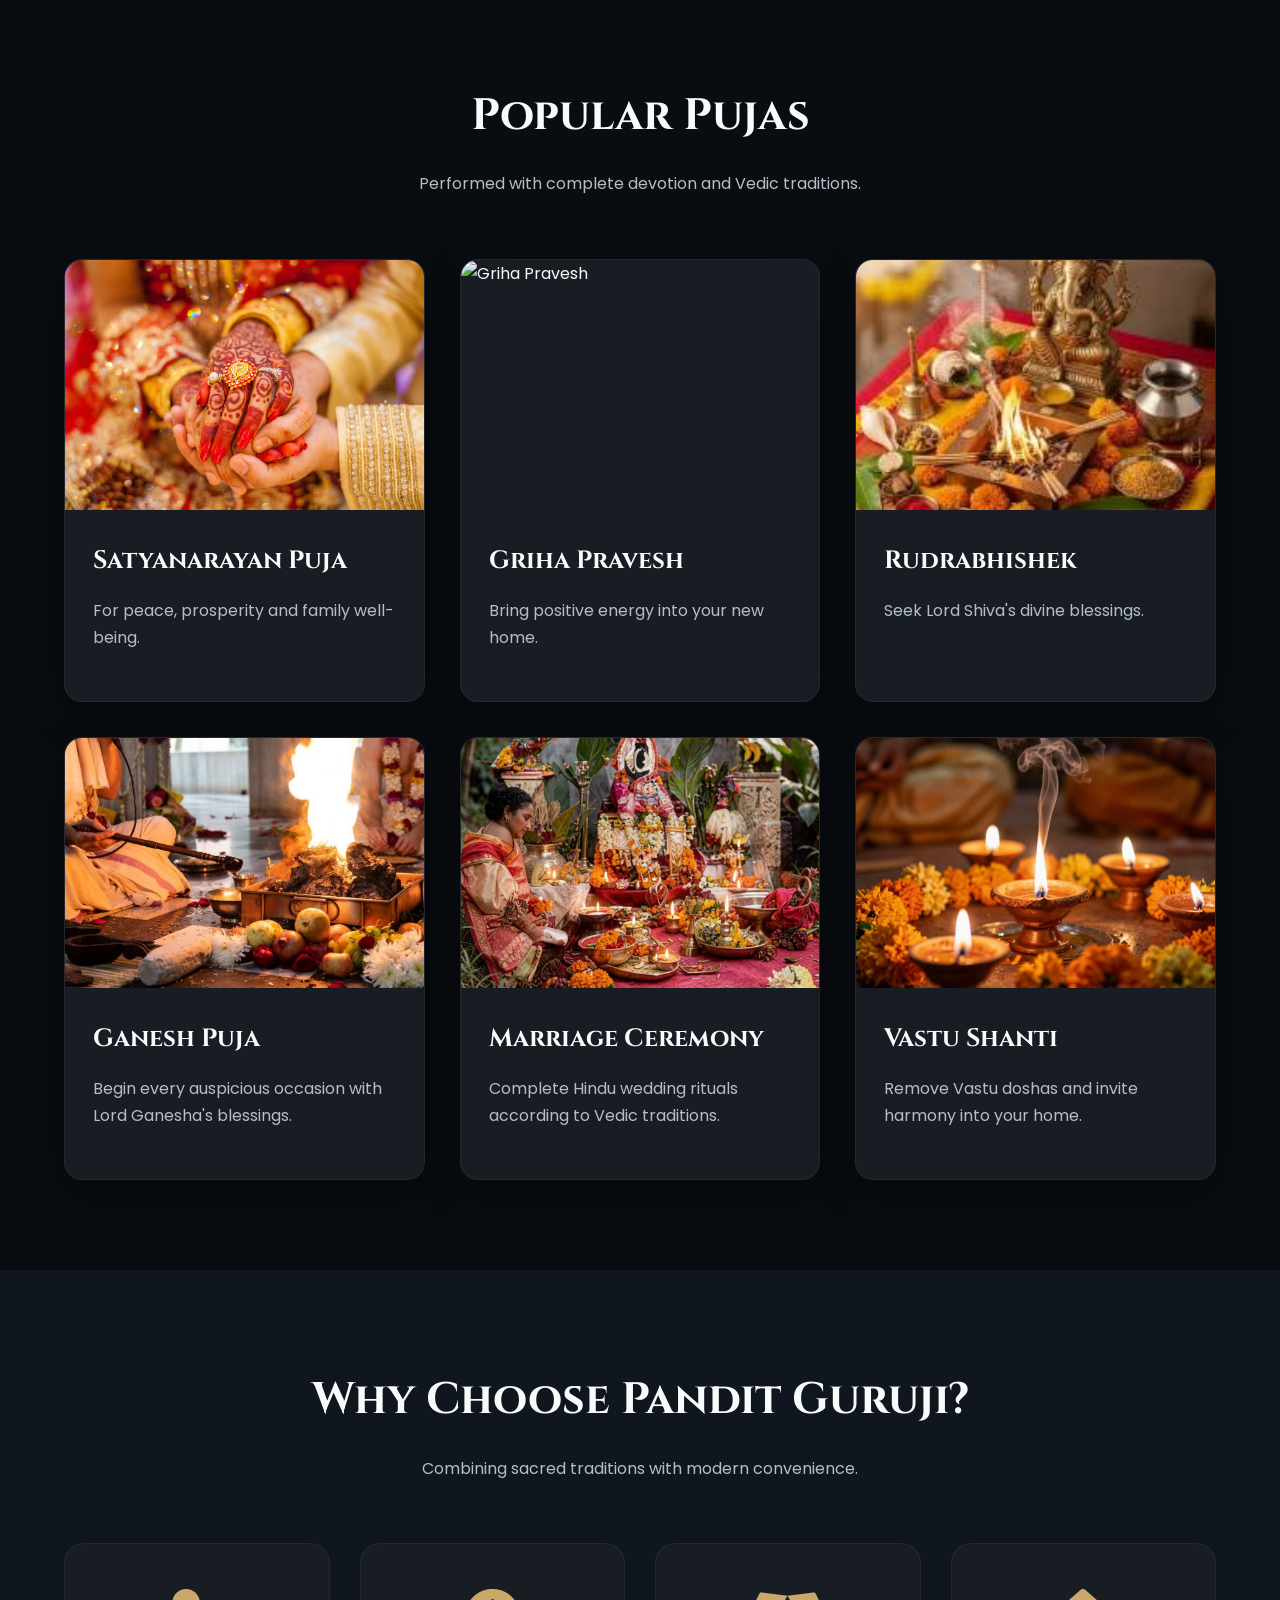
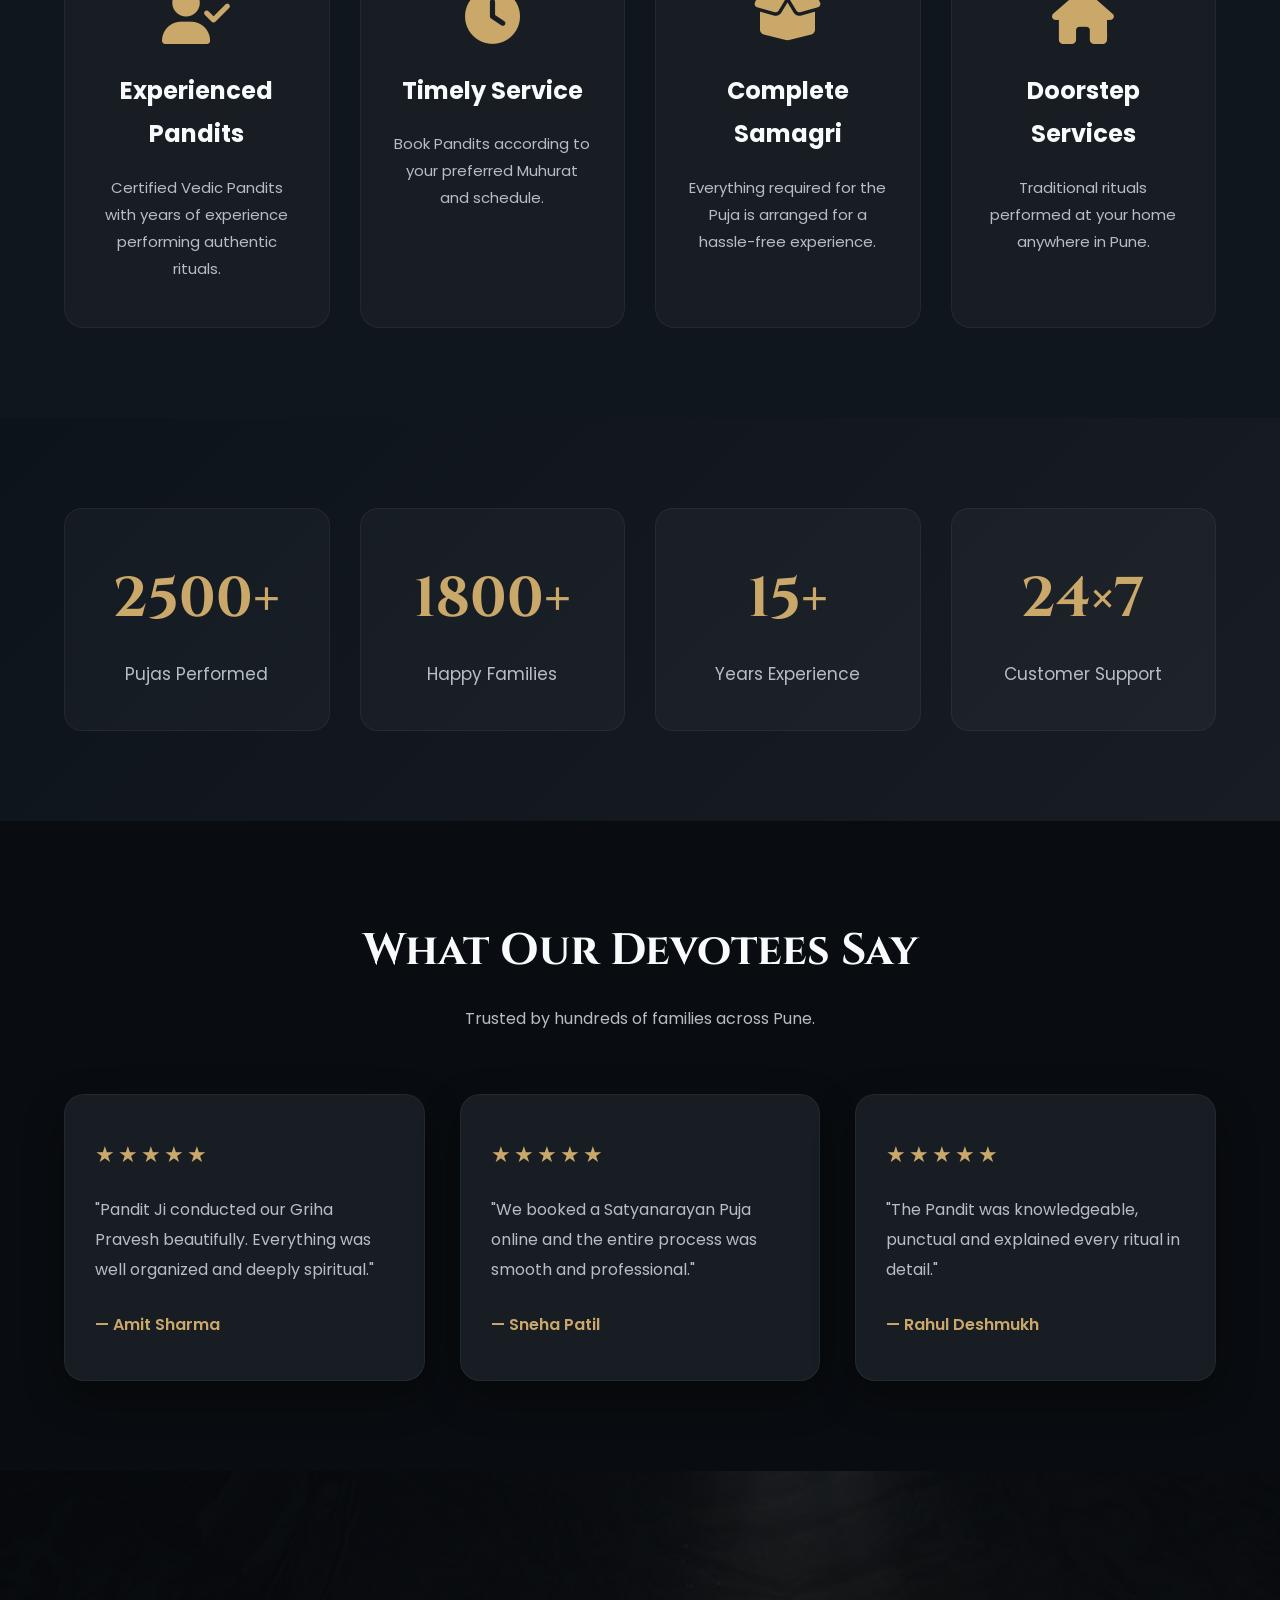
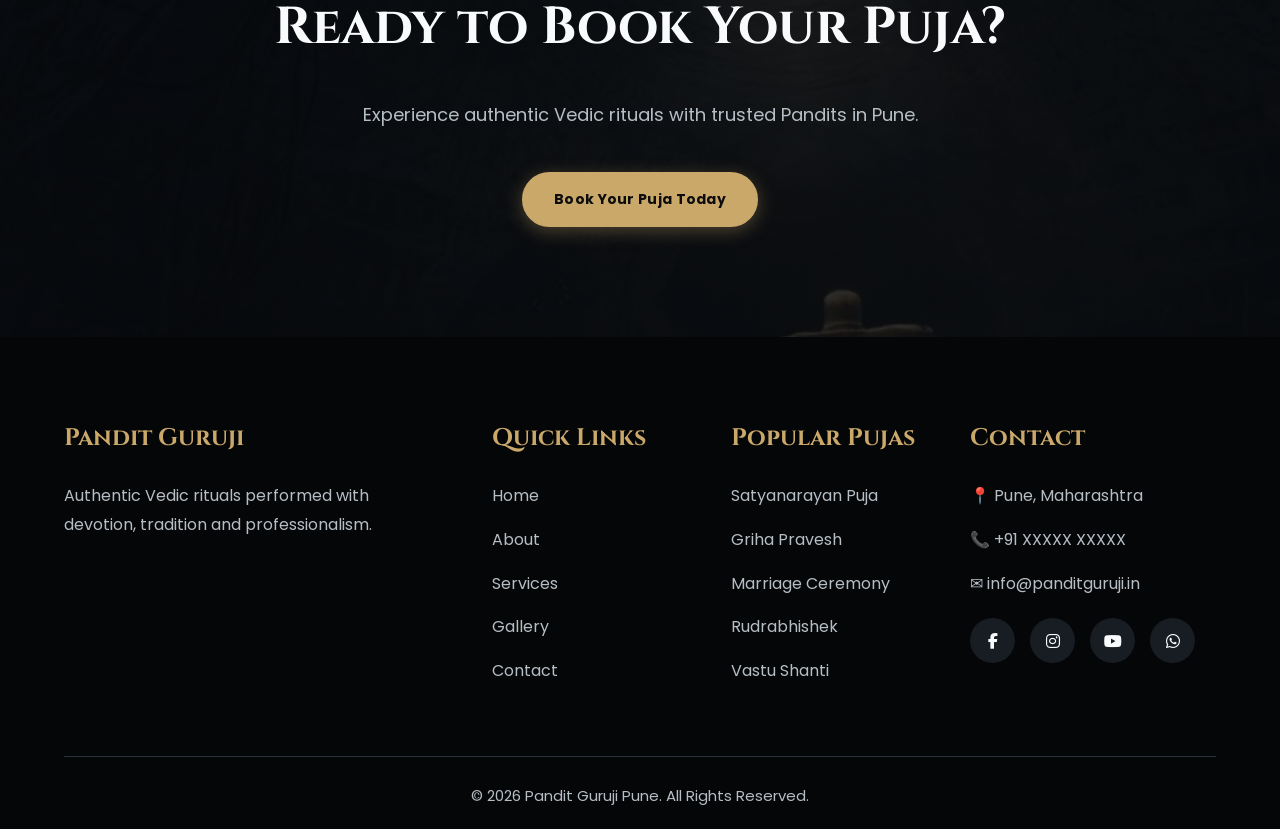
==== commit 54066995: "fixed home page" ====
--- a/index.html
+++ b/index.html
@@ -96,34 +96,6 @@
   </div>
 </section>
 
-<!-- ================= ABOUT PREVIEW ================= -->
-<section class="home-about">
-  <div class="container">
-    <div class="about-grid">
-      <div class="about-content fade-up">
-        <span>ABOUT US</span>
-        <h2>Your Trusted Online<br>Pandit Booking Platform</h2>
-        <p>
-          Pandit Guruji Pune is one of the most trusted online puja booking
-          platforms where tradition meets modern convenience.
-          We provide experienced Vedic Pandits,
-          accurate Muhurat guidance, and complete Puja Samagri,
-          ensuring every ritual is performed with authenticity.
-        </p>
-        <ul>
-          <li><i class="fa-solid fa-circle-check"></i> Certified Vedic Pandits</li>
-          <li><i class="fa-solid fa-circle-check"></i> Doorstep Puja Services</li>
-          <li><i class="fa-solid fa-circle-check"></i> Accurate Muhurat Guidance</li>
-          <li><i class="fa-solid fa-circle-check"></i> Complete Puja Samagri</li>
-        </ul>
-        <a href="about.html" class="btn">Know More</a>
-      </div>
-      <div class="about-image fade-up">
-        <img src="images/about.jpg" alt="About Pandit Guruji">
-      </div>
-    </div>
-  </div>
-</section>
 
 <!-- ================= FEATURED PUJAS ================= -->
 <section class="featured-services">
